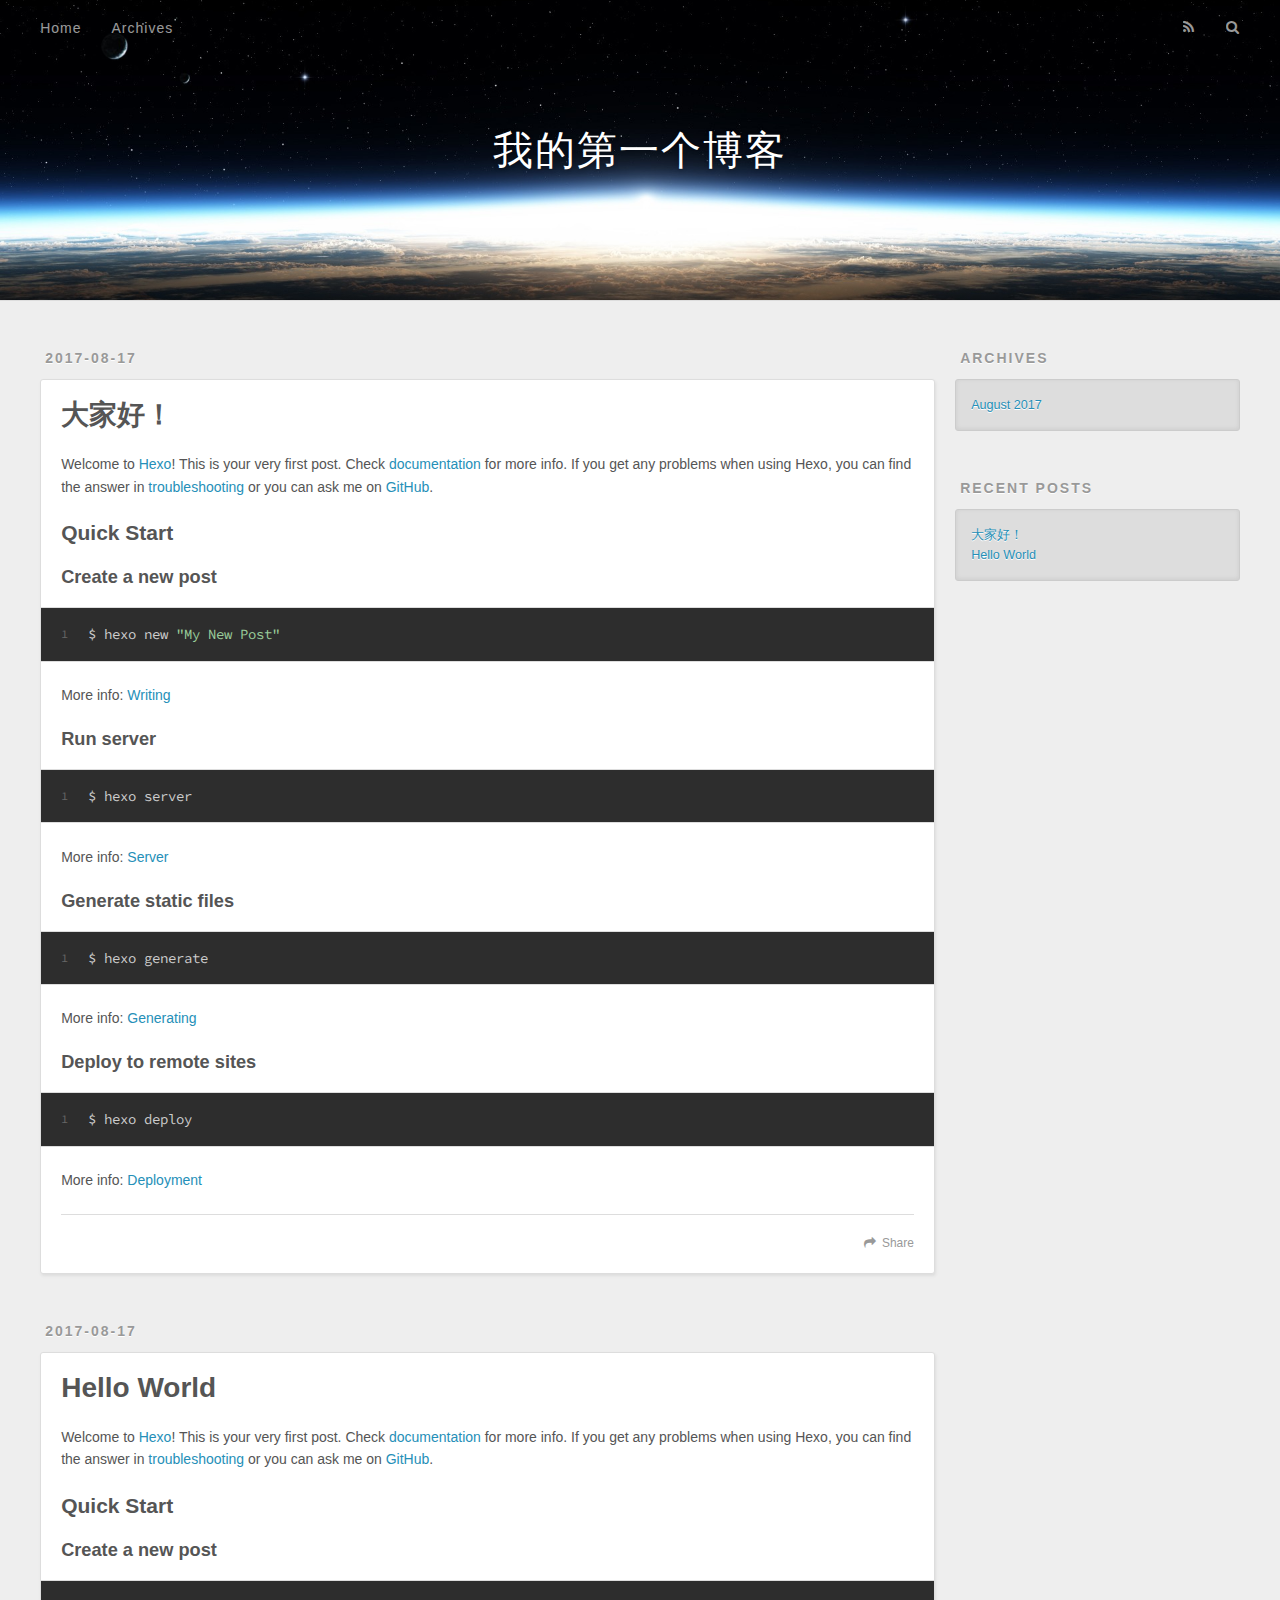
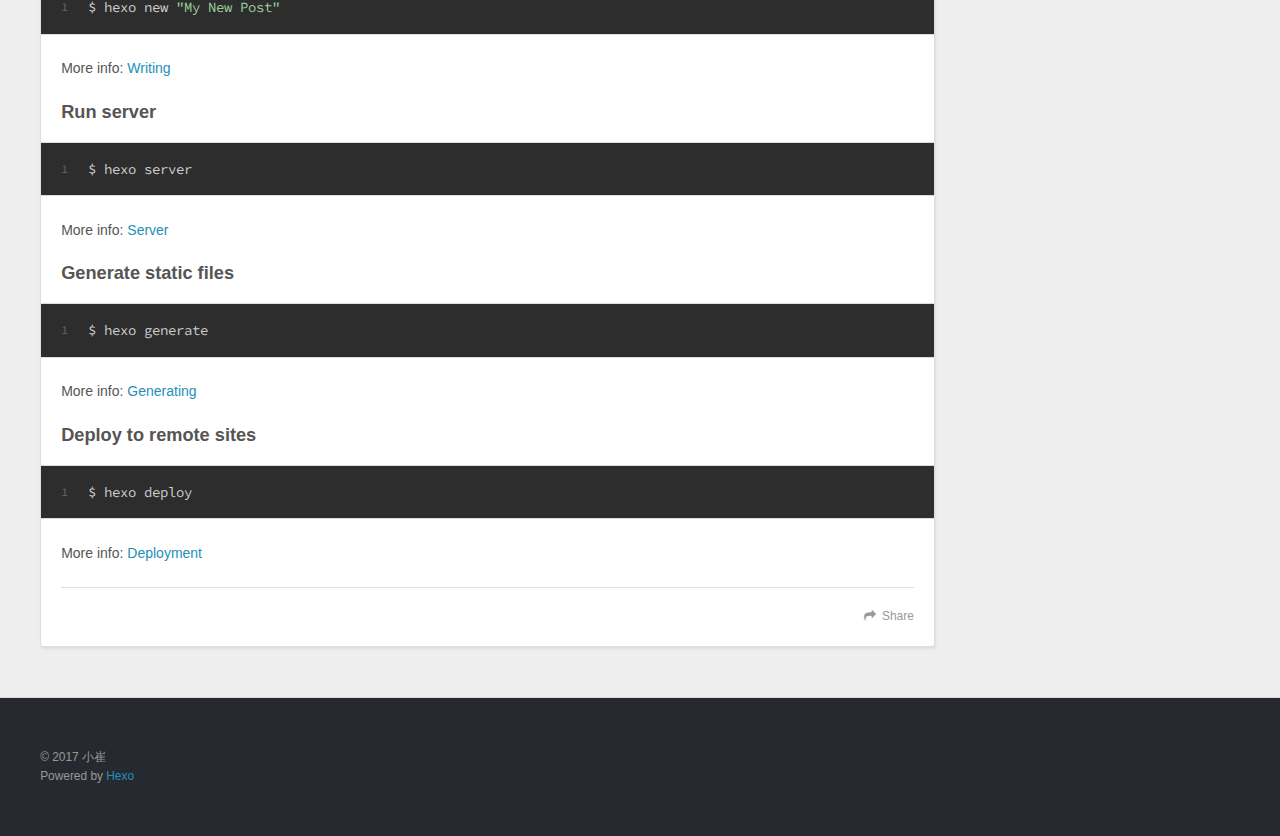
==== index.html @ 6bc51bbc "Site updated: 2017-08-17 17:24:37" ====
<!DOCTYPE html>
<html>
<head>
  <meta charset="utf-8">
  
  <title>我的第一个博客</title>
  <meta name="viewport" content="width=device-width, initial-scale=1, maximum-scale=1">
  <meta property="og:type" content="website">
<meta property="og:title" content="我的第一个博客">
<meta property="og:url" content="http://yoursite.com/index.html">
<meta property="og:site_name" content="我的第一个博客">
<meta name="twitter:card" content="summary">
<meta name="twitter:title" content="我的第一个博客">
  
    <link rel="alternate" href="/atom.xml" title="我的第一个博客" type="application/atom+xml">
  
  
    <link rel="icon" href="/favicon.png">
  
  
    <link href="//fonts.googleapis.com/css?family=Source+Code+Pro" rel="stylesheet" type="text/css">
  
  <link rel="stylesheet" href="/css/style.css">
  

</head>

<body>
  <div id="container">
    <div id="wrap">
      <header id="header">
  <div id="banner"></div>
  <div id="header-outer" class="outer">
    <div id="header-title" class="inner">
      <h1 id="logo-wrap">
        <a href="/" id="logo">我的第一个博客</a>
      </h1>
      
    </div>
    <div id="header-inner" class="inner">
      <nav id="main-nav">
        <a id="main-nav-toggle" class="nav-icon"></a>
        
          <a class="main-nav-link" href="/">Home</a>
        
          <a class="main-nav-link" href="/archives">Archives</a>
        
      </nav>
      <nav id="sub-nav">
        
          <a id="nav-rss-link" class="nav-icon" href="/atom.xml" title="RSS Feed"></a>
        
        <a id="nav-search-btn" class="nav-icon" title="Search"></a>
      </nav>
      <div id="search-form-wrap">
        <form action="//google.com/search" method="get" accept-charset="UTF-8" class="search-form"><input type="search" name="q" class="search-form-input" placeholder="Search"><button type="submit" class="search-form-submit">&#xF002;</button><input type="hidden" name="sitesearch" value="http://yoursite.com"></form>
      </div>
    </div>
  </div>
</header>
      <div class="outer">
        <section id="main">
  
    <article id="post-hello" class="article article-type-post" itemscope itemprop="blogPost">
  <div class="article-meta">
    <a href="/2017/08/17/hello/" class="article-date">
  <time datetime="2017-08-17T09:15:17.508Z" itemprop="datePublished">2017-08-17</time>
</a>
    
  </div>
  <div class="article-inner">
    
    
      <header class="article-header">
        
  
    <h1 itemprop="name">
      <a class="article-title" href="/2017/08/17/hello/">大家好！</a>
    </h1>
  

      </header>
    
    <div class="article-entry" itemprop="articleBody">
      
        <p>Welcome to <a href="https://hexo.io/" target="_blank" rel="external">Hexo</a>! This is your very first post. Check <a href="https://hexo.io/docs/" target="_blank" rel="external">documentation</a> for more info. If you get any problems when using Hexo, you can find the answer in <a href="https://hexo.io/docs/troubleshooting.html" target="_blank" rel="external">troubleshooting</a> or you can ask me on <a href="https://github.com/hexojs/hexo/issues" target="_blank" rel="external">GitHub</a>.</p>
<h2 id="Quick-Start"><a href="#Quick-Start" class="headerlink" title="Quick Start"></a>Quick Start</h2><h3 id="Create-a-new-post"><a href="#Create-a-new-post" class="headerlink" title="Create a new post"></a>Create a new post</h3><figure class="highlight bash"><table><tr><td class="gutter"><pre><div class="line">1</div></pre></td><td class="code"><pre><div class="line">$ hexo new <span class="string">"My New Post"</span></div></pre></td></tr></table></figure>
<p>More info: <a href="https://hexo.io/docs/writing.html" target="_blank" rel="external">Writing</a></p>
<h3 id="Run-server"><a href="#Run-server" class="headerlink" title="Run server"></a>Run server</h3><figure class="highlight bash"><table><tr><td class="gutter"><pre><div class="line">1</div></pre></td><td class="code"><pre><div class="line">$ hexo server</div></pre></td></tr></table></figure>
<p>More info: <a href="https://hexo.io/docs/server.html" target="_blank" rel="external">Server</a></p>
<h3 id="Generate-static-files"><a href="#Generate-static-files" class="headerlink" title="Generate static files"></a>Generate static files</h3><figure class="highlight bash"><table><tr><td class="gutter"><pre><div class="line">1</div></pre></td><td class="code"><pre><div class="line">$ hexo generate</div></pre></td></tr></table></figure>
<p>More info: <a href="https://hexo.io/docs/generating.html" target="_blank" rel="external">Generating</a></p>
<h3 id="Deploy-to-remote-sites"><a href="#Deploy-to-remote-sites" class="headerlink" title="Deploy to remote sites"></a>Deploy to remote sites</h3><figure class="highlight bash"><table><tr><td class="gutter"><pre><div class="line">1</div></pre></td><td class="code"><pre><div class="line">$ hexo deploy</div></pre></td></tr></table></figure>
<p>More info: <a href="https://hexo.io/docs/deployment.html" target="_blank" rel="external">Deployment</a></p>

      
    </div>
    <footer class="article-footer">
      <a data-url="http://yoursite.com/2017/08/17/hello/" data-id="cj6g8ozb30001l8vsd9ivssd6" class="article-share-link">Share</a>
      
      
    </footer>
  </div>
  
</article>


  
    <article id="post-hello-world" class="article article-type-post" itemscope itemprop="blogPost">
  <div class="article-meta">
    <a href="/2017/08/17/hello-world/" class="article-date">
  <time datetime="2017-08-17T09:08:39.771Z" itemprop="datePublished">2017-08-17</time>
</a>
    
  </div>
  <div class="article-inner">
    
    
      <header class="article-header">
        
  
    <h1 itemprop="name">
      <a class="article-title" href="/2017/08/17/hello-world/">Hello World</a>
    </h1>
  

      </header>
    
    <div class="article-entry" itemprop="articleBody">
      
        <p>Welcome to <a href="https://hexo.io/" target="_blank" rel="external">Hexo</a>! This is your very first post. Check <a href="https://hexo.io/docs/" target="_blank" rel="external">documentation</a> for more info. If you get any problems when using Hexo, you can find the answer in <a href="https://hexo.io/docs/troubleshooting.html" target="_blank" rel="external">troubleshooting</a> or you can ask me on <a href="https://github.com/hexojs/hexo/issues" target="_blank" rel="external">GitHub</a>.</p>
<h2 id="Quick-Start"><a href="#Quick-Start" class="headerlink" title="Quick Start"></a>Quick Start</h2><h3 id="Create-a-new-post"><a href="#Create-a-new-post" class="headerlink" title="Create a new post"></a>Create a new post</h3><figure class="highlight bash"><table><tr><td class="gutter"><pre><div class="line">1</div></pre></td><td class="code"><pre><div class="line">$ hexo new <span class="string">"My New Post"</span></div></pre></td></tr></table></figure>
<p>More info: <a href="https://hexo.io/docs/writing.html" target="_blank" rel="external">Writing</a></p>
<h3 id="Run-server"><a href="#Run-server" class="headerlink" title="Run server"></a>Run server</h3><figure class="highlight bash"><table><tr><td class="gutter"><pre><div class="line">1</div></pre></td><td class="code"><pre><div class="line">$ hexo server</div></pre></td></tr></table></figure>
<p>More info: <a href="https://hexo.io/docs/server.html" target="_blank" rel="external">Server</a></p>
<h3 id="Generate-static-files"><a href="#Generate-static-files" class="headerlink" title="Generate static files"></a>Generate static files</h3><figure class="highlight bash"><table><tr><td class="gutter"><pre><div class="line">1</div></pre></td><td class="code"><pre><div class="line">$ hexo generate</div></pre></td></tr></table></figure>
<p>More info: <a href="https://hexo.io/docs/generating.html" target="_blank" rel="external">Generating</a></p>
<h3 id="Deploy-to-remote-sites"><a href="#Deploy-to-remote-sites" class="headerlink" title="Deploy to remote sites"></a>Deploy to remote sites</h3><figure class="highlight bash"><table><tr><td class="gutter"><pre><div class="line">1</div></pre></td><td class="code"><pre><div class="line">$ hexo deploy</div></pre></td></tr></table></figure>
<p>More info: <a href="https://hexo.io/docs/deployment.html" target="_blank" rel="external">Deployment</a></p>

      
    </div>
    <footer class="article-footer">
      <a data-url="http://yoursite.com/2017/08/17/hello-world/" data-id="cj6g8ozas0000l8vsoipme8ik" class="article-share-link">Share</a>
      
      
    </footer>
  </div>
  
</article>


  

</section>
        
          <aside id="sidebar">
  
    

  
    

  
    
  
    
  <div class="widget-wrap">
    <h3 class="widget-title">Archives</h3>
    <div class="widget">
      <ul class="archive-list"><li class="archive-list-item"><a class="archive-list-link" href="/archives/2017/08/">August 2017</a></li></ul>
    </div>
  </div>


  
    
  <div class="widget-wrap">
    <h3 class="widget-title">Recent Posts</h3>
    <div class="widget">
      <ul>
        
          <li>
            <a href="/2017/08/17/hello/">大家好！</a>
          </li>
        
          <li>
            <a href="/2017/08/17/hello-world/">Hello World</a>
          </li>
        
      </ul>
    </div>
  </div>

  
</aside>
        
      </div>
      <footer id="footer">
  
  <div class="outer">
    <div id="footer-info" class="inner">
      &copy; 2017 小崔<br>
      Powered by <a href="http://hexo.io/" target="_blank">Hexo</a>
    </div>
  </div>
</footer>
    </div>
    <nav id="mobile-nav">
  
    <a href="/" class="mobile-nav-link">Home</a>
  
    <a href="/archives" class="mobile-nav-link">Archives</a>
  
</nav>
    

<script src="//ajax.googleapis.com/ajax/libs/jquery/2.0.3/jquery.min.js"></script>


  <link rel="stylesheet" href="/fancybox/jquery.fancybox.css">
  <script src="/fancybox/jquery.fancybox.pack.js"></script>


<script src="/js/script.js"></script>

  </div>
</body>
</html>
---- css/style.css ----
body {
  width: 100%;
}
body:before,
body:after {
  content: "";
  display: table;
}
body:after {
  clear: both;
}
html,
body,
div,
span,
applet,
object,
iframe,
h1,
h2,
h3,
h4,
h5,
h6,
p,
blockquote,
pre,
a,
abbr,
acronym,
address,
big,
cite,
code,
del,
dfn,
em,
img,
ins,
kbd,
q,
s,
samp,
small,
strike,
strong,
sub,
sup,
tt,
var,
dl,
dt,
dd,
ol,
ul,
li,
fieldset,
form,
label,
legend,
table,
caption,
tbody,
tfoot,
thead,
tr,
th,
td {
  margin: 0;
  padding: 0;
  border: 0;
  outline: 0;
  font-weight: inherit;
  font-style: inherit;
  font-family: inherit;
  font-size: 100%;
  vertical-align: baseline;
}
body {
  line-height: 1;
  color: #000;
  background: #fff;
}
ol,
ul {
  list-style: none;
}
table {
  border-collapse: separate;
  border-spacing: 0;
  vertical-align: middle;
}
caption,
th,
td {
  text-align: left;
  font-weight: normal;
  vertical-align: middle;
}
a img {
  border: none;
}
input,
button {
  margin: 0;
  padding: 0;
}
input::-moz-focus-inner,
button::-moz-focus-inner {
  border: 0;
  padding: 0;
}
@font-face {
  font-family: FontAwesome;
  font-style: normal;
  font-weight: normal;
  src: url("fonts/fontawesome-webfont.eot?v=#4.0.3");
  src: url("fonts/fontawesome-webfont.eot?#iefix&v=#4.0.3") format("embedded-opentype"), url("fonts/fontawesome-webfont.woff?v=#4.0.3") format("woff"), url("fonts/fontawesome-webfont.ttf?v=#4.0.3") format("truetype"), url("fonts/fontawesome-webfont.svg#fontawesomeregular?v=#4.0.3") format("svg");
}
html,
body,
#container {
  height: 100%;
}
body {
  background: #eee;
  font: 14px "Helvetica Neue", Helvetica, Arial, sans-serif;
  -webkit-text-size-adjust: 100%;
}
.outer {
  max-width: 1220px;
  margin: 0 auto;
  padding: 0 20px;
}
.outer:before,
.outer:after {
  content: "";
  display: table;
}
.outer:after {
  clear: both;
}
.inner {
  display: inline;
  float: left;
  width: 98.33333333333333%;
  margin: 0 0.833333333333333%;
}
.left,
.alignleft {
  float: left;
}
.right,
.alignright {
  float: right;
}
.clear {
  clear: both;
}
#container {
  position: relative;
}
.mobile-nav-on {
  overflow: hidden;
}
#wrap {
  height: 100%;
  width: 100%;
  position: absolute;
  top: 0;
  left: 0;
  -webkit-transition: 0.2s ease-out;
  -moz-transition: 0.2s ease-out;
  -ms-transition: 0.2s ease-out;
  transition: 0.2s ease-out;
  z-index: 1;
  background: #eee;
}
.mobile-nav-on #wrap {
  left: 280px;
}
@media screen and (min-width: 768px) {
  #main {
    display: inline;
    float: left;
    width: 73.33333333333333%;
    margin: 0 0.833333333333333%;
  }
}
.article-date,
.article-category-link,
.archive-year,
.widget-title {
  text-decoration: none;
  text-transform: uppercase;
  letter-spacing: 2px;
  color: #999;
  margin-bottom: 1em;
  margin-left: 5px;
  line-height: 1em;
  text-shadow: 0 1px #fff;
  font-weight: bold;
}
.article-inner,
.archive-article-inner {
  background: #fff;
  -webkit-box-shadow: 1px 2px 3px #ddd;
  box-shadow: 1px 2px 3px #ddd;
  border: 1px solid #ddd;
  border-radius: 3px;
}
.article-entry h1,
.widget h1 {
  font-size: 2em;
}
.article-entry h2,
.widget h2 {
  font-size: 1.5em;
}
.article-entry h3,
.widget h3 {
  font-size: 1.3em;
}
.article-entry h4,
.widget h4 {
  font-size: 1.2em;
}
.article-entry h5,
.widget h5 {
  font-size: 1em;
}
.article-entry h6,
.widget h6 {
  font-size: 1em;
  color: #999;
}
.article-entry hr,
.widget hr {
  border: 1px dashed #ddd;
}
.article-entry strong,
.widget strong {
  font-weight: bold;
}
.article-entry em,
.widget em,
.article-entry cite,
.widget cite {
  font-style: italic;
}
.article-entry sup,
.widget sup,
.article-entry sub,
.widget sub {
  font-size: 0.75em;
  line-height: 0;
  position: relative;
  vertical-align: baseline;
}
.article-entry sup,
.widget sup {
  top: -0.5em;
}
.article-entry sub,
.widget sub {
  bottom: -0.2em;
}
.article-entry small,
.widget small {
  font-size: 0.85em;
}
.article-entry acronym,
.widget acronym,
.article-entry abbr,
.widget abbr {
  border-bottom: 1px dotted;
}
.article-entry ul,
.widget ul,
.article-entry ol,
.widget ol,
.article-entry dl,
.widget dl {
  margin: 0 20px;
  line-height: 1.6em;
}
.article-entry ul ul,
.widget ul ul,
.article-entry ol ul,
.widget ol ul,
.article-entry ul ol,
.widget ul ol,
.article-entry ol ol,
.widget ol ol {
  margin-top: 0;
  margin-bottom: 0;
}
.article-entry ul,
.widget ul {
  list-style: disc;
}
.article-entry ol,
.widget ol {
  list-style: decimal;
}
.article-entry dt,
.widget dt {
  font-weight: bold;
}
#header {
  height: 300px;
  position: relative;
  border-bottom: 1px solid #ddd;
}
#header:before,
#header:after {
  content: "";
  position: absolute;
  left: 0;
  right: 0;
  height: 40px;
}
#header:before {
  top: 0;
  background: -webkit-linear-gradient(rgba(0,0,0,0.2), transparent);
  background: -moz-linear-gradient(rgba(0,0,0,0.2), transparent);
  background: -ms-linear-gradient(rgba(0,0,0,0.2), transparent);
  background: linear-gradient(rgba(0,0,0,0.2), transparent);
}
#header:after {
  bottom: 0;
  background: -webkit-linear-gradient(transparent, rgba(0,0,0,0.2));
  background: -moz-linear-gradient(transparent, rgba(0,0,0,0.2));
  background: -ms-linear-gradient(transparent, rgba(0,0,0,0.2));
  background: linear-gradient(transparent, rgba(0,0,0,0.2));
}
#header-outer {
  height: 100%;
  position: relative;
}
#header-inner {
  position: relative;
  overflow: hidden;
}
#banner {
  position: absolute;
  top: 0;
  left: 0;
  width: 100%;
  height: 100%;
  background: url("images/banner.jpg") center #000;
  -webkit-background-size: cover;
  -moz-background-size: cover;
  background-size: cover;
  z-index: -1;
}
#header-title {
  text-align: center;
  height: 40px;
  position: absolute;
  top: 50%;
  left: 0;
  margin-top: -20px;
}
#logo,
#subtitle {
  text-decoration: none;
  color: #fff;
  font-weight: 300;
  text-shadow: 0 1px 4px rgba(0,0,0,0.3);
}
#logo {
  font-size: 40px;
  line-height: 40px;
  letter-spacing: 2px;
}
#subtitle {
  font-size: 16px;
  line-height: 16px;
  letter-spacing: 1px;
}
#subtitle-wrap {
  margin-top: 16px;
}
#main-nav {
  float: left;
  margin-left: -15px;
}
.nav-icon,
.main-nav-link {
  float: left;
  color: #fff;
  opacity: 0.6;
  text-decoration: none;
  text-shadow: 0 1px rgba(0,0,0,0.2);
  -webkit-transition: opacity 0.2s;
  -moz-transition: opacity 0.2s;
  -ms-transition: opacity 0.2s;
  transition: opacity 0.2s;
  display: block;
  padding: 20px 15px;
}
.nav-icon:hover,
.main-nav-link:hover {
  opacity: 1;
}
.nav-icon {
  font-family: FontAwesome;
  text-align: center;
  font-size: 14px;
  width: 14px;
  height: 14px;
  padding: 20px 15px;
  position: relative;
  cursor: pointer;
}
.main-nav-link {
  font-weight: 300;
  letter-spacing: 1px;
}
@media screen and (max-width: 479px) {
  .main-nav-link {
    display: none;
  }
}
#main-nav-toggle {
  display: none;
}
#main-nav-toggle:before {
  content: "\f0c9";
}
@media screen and (max-width: 479px) {
  #main-nav-toggle {
    display: block;
  }
}
#sub-nav {
  float: right;
  margin-right: -15px;
}
#nav-rss-link:before {
  content: "\f09e";
}
#nav-search-btn:before {
  content: "\f002";
}
#search-form-wrap {
  position: absolute;
  top: 15px;
  width: 150px;
  height: 30px;
  right: -150px;
  opacity: 0;
  -webkit-transition: 0.2s ease-out;
  -moz-transition: 0.2s ease-out;
  -ms-transition: 0.2s ease-out;
  transition: 0.2s ease-out;
}
#search-form-wrap.on {
  opacity: 1;
  right: 0;
}
@media screen and (max-width: 479px) {
  #search-form-wrap {
    width: 100%;
    right: -100%;
  }
}
.search-form {
  position: absolute;
  top: 0;
  left: 0;
  right: 0;
  background: #fff;
  padding: 5px 15px;
  border-radius: 15px;
  -webkit-box-shadow: 0 0 10px rgba(0,0,0,0.3);
  box-shadow: 0 0 10px rgba(0,0,0,0.3);
}
.search-form-input {
  border: none;
  background: none;
  color: #555;
  width: 100%;
  font: 13px "Helvetica Neue", Helvetica, Arial, sans-serif;
  outline: none;
}
.search-form-input::-webkit-search-results-decoration,
.search-form-input::-webkit-search-cancel-button {
  -webkit-appearance: none;
}
.search-form-submit {
  position: absolute;
  top: 50%;
  right: 10px;
  margin-top: -7px;
  font: 13px FontAwesome;
  border: none;
  background: none;
  color: #bbb;
  cursor: pointer;
}
.search-form-submit:hover,
.search-form-submit:focus {
  color: #777;
}
.article {
  margin: 50px 0;
}
.article-inner {
  overflow: hidden;
}
.article-meta:before,
.article-meta:after {
  content: "";
  display: table;
}
.article-meta:after {
  clear: both;
}
.article-date {
  float: left;
}
.article-category {
  float: left;
  line-height: 1em;
  color: #ccc;
  text-shadow: 0 1px #fff;
  margin-left: 8px;
}
.article-category:before {
  content: "\2022";
}
.article-category-link {
  margin: 0 12px 1em;
}
.article-header {
  padding: 20px 20px 0;
}
.article-title {
  text-decoration: none;
  font-size: 2em;
  font-weight: bold;
  color: #555;
  line-height: 1.1em;
  -webkit-transition: color 0.2s;
  -moz-transition: color 0.2s;
  -ms-transition: color 0.2s;
  transition: color 0.2s;
}
a.article-title:hover {
  color: #258fb8;
}
.article-entry {
  color: #555;
  padding: 0 20px;
}
.article-entry:before,
.article-entry:after {
  content: "";
  display: table;
}
.article-entry:after {
  clear: both;
}
.article-entry p,
.article-entry table {
  line-height: 1.6em;
  margin: 1.6em 0;
}
.article-entry h1,
.article-entry h2,
.article-entry h3,
.article-entry h4,
.article-entry h5,
.article-entry h6 {
  font-weight: bold;
}
.article-entry h1,
.article-entry h2,
.article-entry h3,
.article-entry h4,
.article-entry h5,
.article-entry h6 {
  line-height: 1.1em;
  margin: 1.1em 0;
}
.article-entry a {
  color: #258fb8;
  text-decoration: none;
}
.article-entry a:hover {
  text-decoration: underline;
}
.article-entry ul,
.article-entry ol,
.article-entry dl {
  margin-top: 1.6em;
  margin-bottom: 1.6em;
}
.article-entry img,
.article-entry video {
  max-width: 100%;
  height: auto;
  display: block;
  margin: auto;
}
.article-entry iframe {
  border: none;
}
.article-entry table {
  width: 100%;
  border-collapse: collapse;
  border-spacing: 0;
}
.article-entry th {
  font-weight: bold;
  border-bottom: 3px solid #ddd;
  padding-bottom: 0.5em;
}
.article-entry td {
  border-bottom: 1px solid #ddd;
  padding: 10px 0;
}
.article-entry blockquote {
  font-family: Georgia, "Times New Roman", serif;
  font-size: 1.4em;
  margin: 1.6em 20px;
  text-align: center;
}
.article-entry blockquote footer {
  font-size: 14px;
  margin: 1.6em 0;
  font-family: "Helvetica Neue", Helvetica, Arial, sans-serif;
}
.article-entry blockquote footer cite:before {
  content: "—";
  padding: 0 0.5em;
}
.article-entry .pullquote {
  text-align: left;
  width: 45%;
  margin: 0;
}
.article-entry .pullquote.left {
  margin-left: 0.5em;
  margin-right: 1em;
}
.article-entry .pullquote.right {
  margin-right: 0.5em;
  margin-left: 1em;
}
.article-entry .caption {
  color: #999;
  display: block;
  font-size: 0.9em;
  margin-top: 0.5em;
  position: relative;
  text-align: center;
}
.article-entry .video-container {
  position: relative;
  padding-top: 56.25%;
  height: 0;
  overflow: hidden;
}
.article-entry .video-container iframe,
.article-entry .video-container object,
.article-entry .video-container embed {
  position: absolute;
  top: 0;
  left: 0;
  width: 100%;
  height: 100%;
  margin-top: 0;
}
.article-more-link a {
  display: inline-block;
  line-height: 1em;
  padding: 6px 15px;
  border-radius: 15px;
  background: #eee;
  color: #999;
  text-shadow: 0 1px #fff;
  text-decoration: none;
}
.article-more-link a:hover {
  background: #258fb8;
  color: #fff;
  text-decoration: none;
  text-shadow: 0 1px #1e7293;
}
.article-footer {
  font-size: 0.85em;
  line-height: 1.6em;
  border-top: 1px solid #ddd;
  padding-top: 1.6em;
  margin: 0 20px 20px;
}
.article-footer:before,
.article-footer:after {
  content: "";
  display: table;
}
.article-footer:after {
  clear: both;
}
.article-footer a {
  color: #999;
  text-decoration: none;
}
.article-footer a:hover {
  color: #555;
}
.article-tag-list-item {
  float: left;
  margin-right: 10px;
}
.article-tag-list-link:before {
  content: "#";
}
.article-comment-link {
  float: right;
}
.article-comment-link:before {
  content: "\f075";
  font-family: FontAwesome;
  padding-right: 8px;
}
.article-share-link {
  cursor: pointer;
  float: right;
  margin-left: 20px;
}
.article-share-link:before {
  content: "\f064";
  font-family: FontAwesome;
  padding-right: 6px;
}
#article-nav {
  position: relative;
}
#article-nav:before,
#article-nav:after {
  content: "";
  display: table;
}
#article-nav:after {
  clear: both;
}
@media screen and (min-width: 768px) {
  #article-nav {
    margin: 50px 0;
  }
  #article-nav:before {
    width: 8px;
    height: 8px;
    position: absolute;
    top: 50%;
    left: 50%;
    margin-top: -4px;
    margin-left: -4px;
    content: "";
    border-radius: 50%;
    background: #ddd;
    -webkit-box-shadow: 0 1px 2px #fff;
    box-shadow: 0 1px 2px #fff;
  }
}
.article-nav-link-wrap {
  text-decoration: none;
  text-shadow: 0 1px #fff;
  color: #999;
  -webkit-box-sizing: border-box;
  -moz-box-sizing: border-box;
  box-sizing: border-box;
  margin-top: 50px;
  text-align: center;
  display: block;
}
.article-nav-link-wrap:hover {
  color: #555;
}
@media screen and (min-width: 768px) {
  .article-nav-link-wrap {
    width: 50%;
    margin-top: 0;
  }
}
@media screen and (min-width: 768px) {
  #article-nav-newer {
    float: left;
    text-align: right;
    padding-right: 20px;
  }
}
@media screen and (min-width: 768px) {
  #article-nav-older {
    float: right;
    text-align: left;
    padding-left: 20px;
  }
}
.article-nav-caption {
  text-transform: uppercase;
  letter-spacing: 2px;
  color: #ddd;
  line-height: 1em;
  font-weight: bold;
}
#article-nav-newer .article-nav-caption {
  margin-right: -2px;
}
.article-nav-title {
  font-size: 0.85em;
  line-height: 1.6em;
  margin-top: 0.5em;
}
.article-share-box {
  position: absolute;
  display: none;
  background: #fff;
  -webkit-box-shadow: 1px 2px 10px rgba(0,0,0,0.2);
  box-shadow: 1px 2px 10px rgba(0,0,0,0.2);
  border-radius: 3px;
  margin-left: -145px;
  overflow: hidden;
  z-index: 1;
}
.article-share-box.on {
  display: block;
}
.article-share-input {
  width: 100%;
  background: none;
  -webkit-box-sizing: border-box;
  -moz-box-sizing: border-box;
  box-sizing: border-box;
  font: 14px "Helvetica Neue", Helvetica, Arial, sans-serif;
  padding: 0 15px;
  color: #555;
  outline: none;
  border: 1px solid #ddd;
  border-radius: 3px 3px 0 0;
  height: 36px;
  line-height: 36px;
}
.article-share-links {
  background: #eee;
}
.article-share-links:before,
.article-share-links:after {
  content: "";
  display: table;
}
.article-share-links:after {
  clear: both;
}
.article-share-twitter,
.article-share-facebook,
.article-share-pinterest,
.article-share-google {
  width: 50px;
  height: 36px;
  display: block;
  float: left;
  position: relative;
  color: #999;
  text-shadow: 0 1px #fff;
}
.article-share-twitter:before,
.article-share-facebook:before,
.article-share-pinterest:before,
.article-share-google:before {
  font-size: 20px;
  font-family: FontAwesome;
  width: 20px;
  height: 20px;
  position: absolute;
  top: 50%;
  left: 50%;
  margin-top: -10px;
  margin-left: -10px;
  text-align: center;
}
.article-share-twitter:hover,
.article-share-facebook:hover,
.article-share-pinterest:hover,
.article-share-google:hover {
  color: #fff;
}
.article-share-twitter:before {
  content: "\f099";
}
.article-share-twitter:hover {
  background: #00aced;
  text-shadow: 0 1px #008abe;
}
.article-share-facebook:before {
  content: "\f09a";
}
.article-share-facebook:hover {
  background: #3b5998;
  text-shadow: 0 1px #2f477a;
}
.article-share-pinterest:before {
  content: "\f0d2";
}
.article-share-pinterest:hover {
  background: #cb2027;
  text-shadow: 0 1px #a21a1f;
}
.article-share-google:before {
  content: "\f0d5";
}
.article-share-google:hover {
  background: #dd4b39;
  text-shadow: 0 1px #be3221;
}
.article-gallery {
  background: #000;
  position: relative;
}
.article-gallery-photos {
  position: relative;
  overflow: hidden;
}
.article-gallery-img {
  display: none;
  max-width: 100%;
}
.article-gallery-img:first-child {
  display: block;
}
.article-gallery-img.loaded {
  position: absolute;
  display: block;
}
.article-gallery-img img {
  display: block;
  max-width: 100%;
  margin: 0 auto;
}
#comments {
  background: #fff;
  -webkit-box-shadow: 1px 2px 3px #ddd;
  box-shadow: 1px 2px 3px #ddd;
  padding: 20px;
  border: 1px solid #ddd;
  border-radius: 3px;
  margin: 50px 0;
}
#comments a {
  color: #258fb8;
}
.archives-wrap {
  margin: 50px 0;
}
.archives:before,
.archives:after {
  content: "";
  display: table;
}
.archives:after {
  clear: both;
}
.archive-year-wrap {
  margin-bottom: 1em;
}
.archives {
  -webkit-column-gap: 10px;
  -moz-column-gap: 10px;
  column-gap: 10px;
}
@media screen and (min-width: 480px) and (max-width: 767px) {
  .archives {
    -webkit-column-count: 2;
    -moz-column-count: 2;
    column-count: 2;
  }
}
@media screen and (min-width: 768px) {
  .archives {
    -webkit-column-count: 3;
    -moz-column-count: 3;
    column-count: 3;
  }
}
.archive-article {
  -webkit-column-break-inside: avoid;
  page-break-inside: avoid;
  overflow: hidden;
  break-inside: avoid-column;
}
.archive-article-inner {
  padding: 10px;
  margin-bottom: 15px;
}
.archive-article-title {
  text-decoration: none;
  font-weight: bold;
  color: #555;
  -webkit-transition: color 0.2s;
  -moz-transition: color 0.2s;
  -ms-transition: color 0.2s;
  transition: color 0.2s;
  line-height: 1.6em;
}
.archive-article-title:hover {
  color: #258fb8;
}
.archive-article-footer {
  margin-top: 1em;
}
.archive-article-date {
  color: #999;
  text-decoration: none;
  font-size: 0.85em;
  line-height: 1em;
  margin-bottom: 0.5em;
  display: block;
}
#page-nav {
  margin: 50px auto;
  background: #fff;
  -webkit-box-shadow: 1px 2px 3px #ddd;
  box-shadow: 1px 2px 3px #ddd;
  border: 1px solid #ddd;
  border-radius: 3px;
  text-align: center;
  color: #999;
  overflow: hidden;
}
#page-nav:before,
#page-nav:after {
  content: "";
  display: table;
}
#page-nav:after {
  clear: both;
}
#page-nav a,
#page-nav span {
  padding: 10px 20px;
  line-height: 1;
  height: 2ex;
}
#page-nav a {
  color: #999;
  text-decoration: none;
}
#page-nav a:hover {
  background: #999;
  color: #fff;
}
#page-nav .prev {
  float: left;
}
#page-nav .next {
  float: right;
}
#page-nav .page-number {
  display: inline-block;
}
@media screen and (max-width: 479px) {
  #page-nav .page-number {
    display: none;
  }
}
#page-nav .current {
  color: #555;
  font-weight: bold;
}
#page-nav .space {
  color: #ddd;
}
#footer {
  background: #262a30;
  padding: 50px 0;
  border-top: 1px solid #ddd;
  color: #999;
}
#footer a {
  color: #258fb8;
  text-decoration: none;
}
#footer a:hover {
  text-decoration: underline;
}
#footer-info {
  line-height: 1.6em;
  font-size: 0.85em;
}
.article-entry pre,
.article-entry .highlight {
  background: #2d2d2d;
  margin: 0 -20px;
  padding: 15px 20px;
  border-style: solid;
  border-color: #ddd;
  border-width: 1px 0;
  overflow: auto;
  color: #ccc;
  line-height: 22.400000000000002px;
}
.article-entry .highlight .gutter pre,
.article-entry .gist .gist-file .gist-data .line-numbers {
  color: #666;
  font-size: 0.85em;
}
.article-entry pre,
.article-entry code {
  font-family: "Source Code Pro", Consolas, Monaco, Menlo, Consolas, monospace;
}
.article-entry code {
  background: #eee;
  text-shadow: 0 1px #fff;
  padding: 0 0.3em;
}
.article-entry pre code {
  background: none;
  text-shadow: none;
  padding: 0;
}
.article-entry .highlight pre {
  border: none;
  margin: 0;
  padding: 0;
}
.article-entry .highlight table {
  margin: 0;
  width: auto;
}
.article-entry .highlight td {
  border: none;
  padding: 0;
}
.article-entry .highlight figcaption {
  font-size: 0.85em;
  color: #999;
  line-height: 1em;
  margin-bottom: 1em;
}
.article-entry .highlight figcaption:before,
.article-entry .highlight figcaption:after {
  content: "";
  display: table;
}
.article-entry .highlight figcaption:after {
  clear: both;
}
.article-entry .highlight figcaption a {
  float: right;
}
.article-entry .highlight .gutter pre {
  text-align: right;
  padding-right: 20px;
}
.article-entry .highlight .line {
  height: 22.400000000000002px;
}
.article-entry .highlight .line.marked {
  background: #515151;
}
.article-entry .gist {
  margin: 0 -20px;
  border-style: solid;
  border-color: #ddd;
  border-width: 1px 0;
  background: #2d2d2d;
  padding: 15px 20px 15px 0;
}
.article-entry .gist .gist-file {
  border: none;
  font-family: "Source Code Pro", Consolas, Monaco, Menlo, Consolas, monospace;
  margin: 0;
}
.article-entry .gist .gist-file .gist-data {
  background: none;
  border: none;
}
.article-entry .gist .gist-file .gist-data .line-numbers {
  background: none;
  border: none;
  padding: 0 20px 0 0;
}
.article-entry .gist .gist-file .gist-data .line-data {
  padding: 0 !important;
}
.article-entry .gist .gist-file .highlight {
  margin: 0;
  padding: 0;
  border: none;
}
.article-entry .gist .gist-file .gist-meta {
  background: #2d2d2d;
  color: #999;
  font: 0.85em "Helvetica Neue", Helvetica, Arial, sans-serif;
  text-shadow: 0 0;
  padding: 0;
  margin-top: 1em;
  margin-left: 20px;
}
.article-entry .gist .gist-file .gist-meta a {
  color: #258fb8;
  font-weight: normal;
}
.article-entry .gist .gist-file .gist-meta a:hover {
  text-decoration: underline;
}
pre .comment,
pre .title {
  color: #999;
}
pre .variable,
pre .attribute,
pre .tag,
pre .regexp,
pre .ruby .constant,
pre .xml .tag .title,
pre .xml .pi,
pre .xml .doctype,
pre .html .doctype,
pre .css .id,
pre .css .class,
pre .css .pseudo {
  color: #f2777a;
}
pre .number,
pre .preprocessor,
pre .built_in,
pre .literal,
pre .params,
pre .constant {
  color: #f99157;
}
pre .class,
pre .ruby .class .title,
pre .css .rules .attribute {
  color: #9c9;
}
pre .string,
pre .value,
pre .inheritance,
pre .header,
pre .ruby .symbol,
pre .xml .cdata {
  color: #9c9;
}
pre .css .hexcolor {
  color: #6cc;
}
pre .function,
pre .python .decorator,
pre .python .title,
pre .ruby .function .title,
pre .ruby .title .keyword,
pre .perl .sub,
pre .javascript .title,
pre .coffeescript .title {
  color: #69c;
}
pre .keyword,
pre .javascript .function {
  color: #c9c;
}
@media screen and (max-width: 479px) {
  #mobile-nav {
    position: absolute;
    top: 0;
    left: 0;
    width: 280px;
    height: 100%;
    background: #191919;
    border-right: 1px solid #fff;
  }
}
@media screen and (max-width: 479px) {
  .mobile-nav-link {
    display: block;
    color: #999;
    text-decoration: none;
    padding: 15px 20px;
    font-weight: bold;
  }
  .mobile-nav-link:hover {
    color: #fff;
  }
}
@media screen and (min-width: 768px) {
  #sidebar {
    display: inline;
    float: left;
    width: 23.333333333333332%;
    margin: 0 0.833333333333333%;
  }
}
.widget-wrap {
  margin: 50px 0;
}
.widget {
  color: #777;
  text-shadow: 0 1px #fff;
  background: #ddd;
  -webkit-box-shadow: 0 -1px 4px #ccc inset;
  box-shadow: 0 -1px 4px #ccc inset;
  border: 1px solid #ccc;
  padding: 15px;
  border-radius: 3px;
}
.widget a {
  color: #258fb8;
  text-decoration: none;
}
.widget a:hover {
  text-decoration: underline;
}
.widget ul ul,
.widget ol ul,
.widget dl ul,
.widget ul ol,
.widget ol ol,
.widget dl ol,
.widget ul dl,
.widget ol dl,
.widget dl dl {
  margin-left: 15px;
  list-style: disc;
}
.widget {
  line-height: 1.6em;
  word-wrap: break-word;
  font-size: 0.9em;
}
.widget ul,
.widget ol {
  list-style: none;
  margin: 0;
}
.widget ul ul,
.widget ol ul,
.widget ul ol,
.widget ol ol {
  margin: 0 20px;
}
.widget ul ul,
.widget ol ul {
  list-style: disc;
}
.widget ul ol,
.widget ol ol {
  list-style: decimal;
}
.category-list-count,
.tag-list-count,
.archive-list-count {
  padding-left: 5px;
  color: #999;
  font-size: 0.85em;
}
.category-list-count:before,
.tag-list-count:before,
.archive-list-count:before {
  content: "(";
}
.category-list-count:after,
.tag-list-count:after,
.archive-list-count:after {
  content: ")";
}
.tagcloud a {
  margin-right: 5px;
  display: inline-block;
}
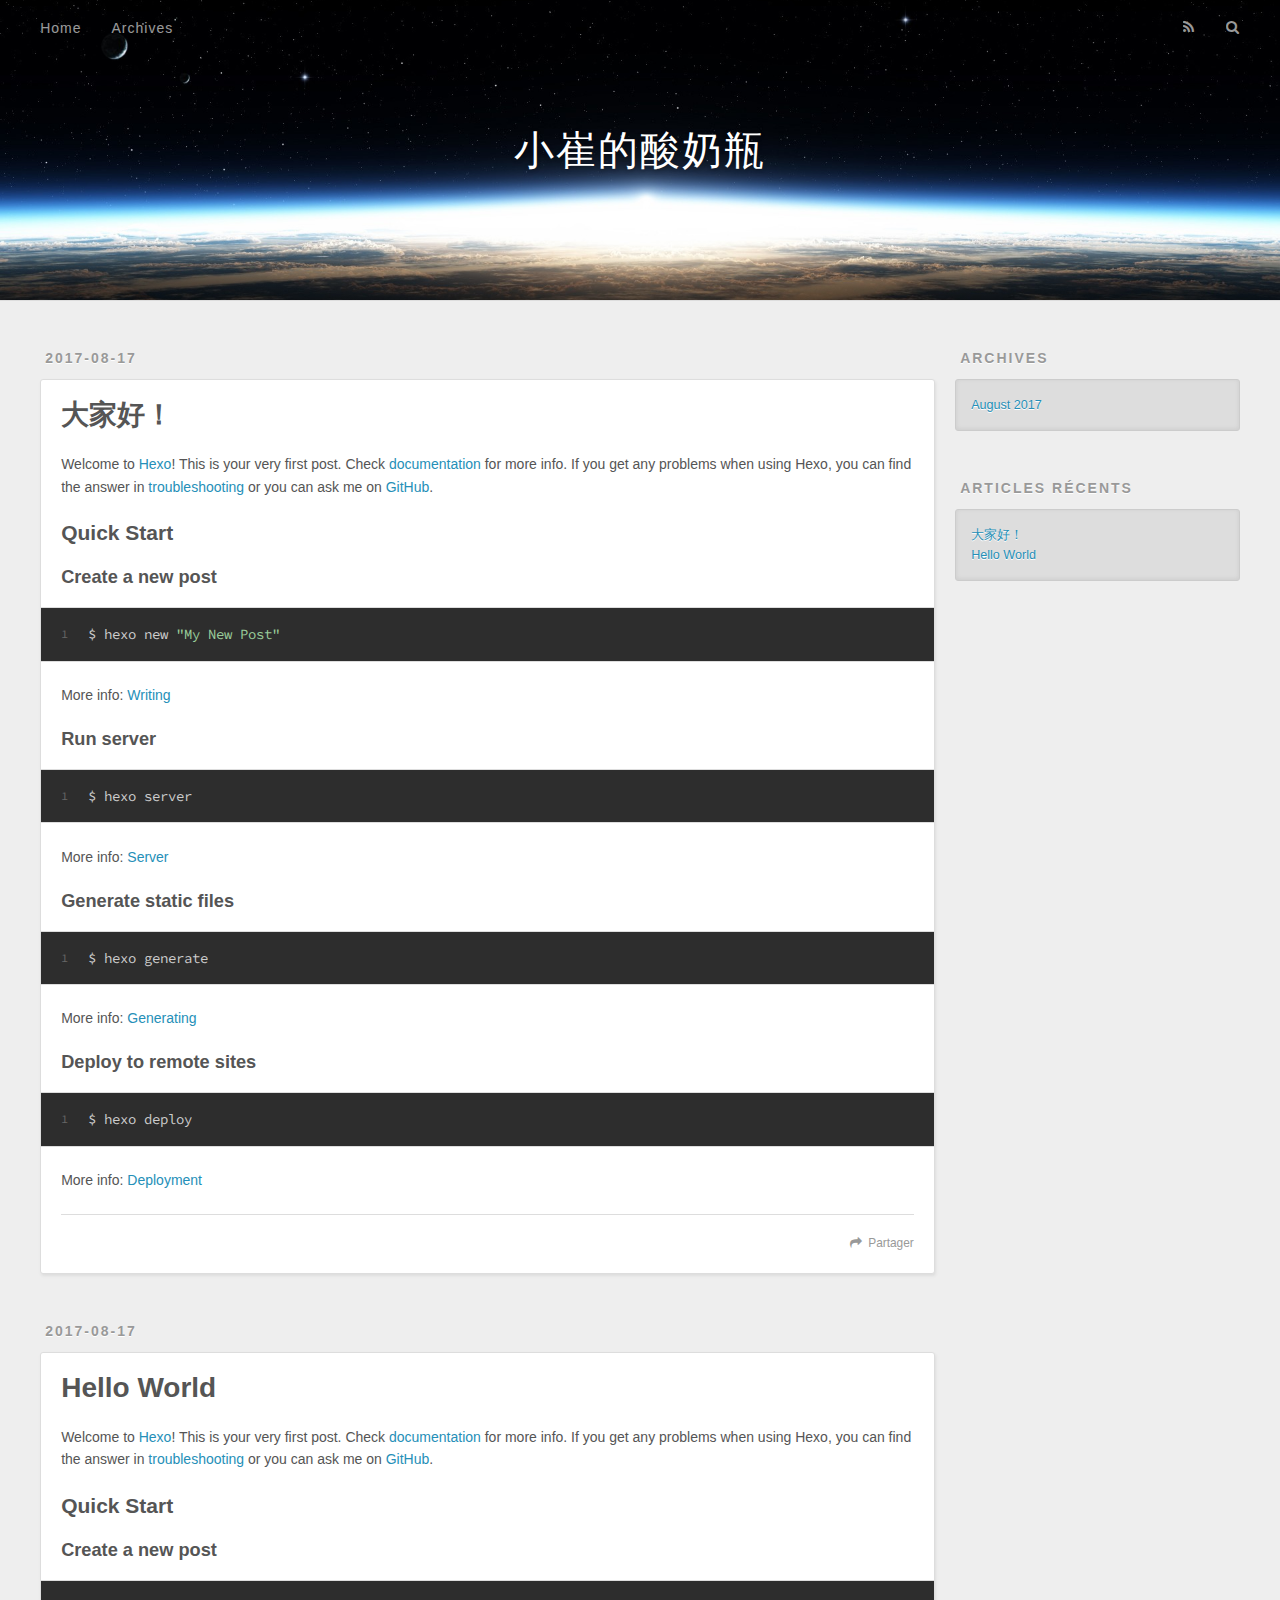
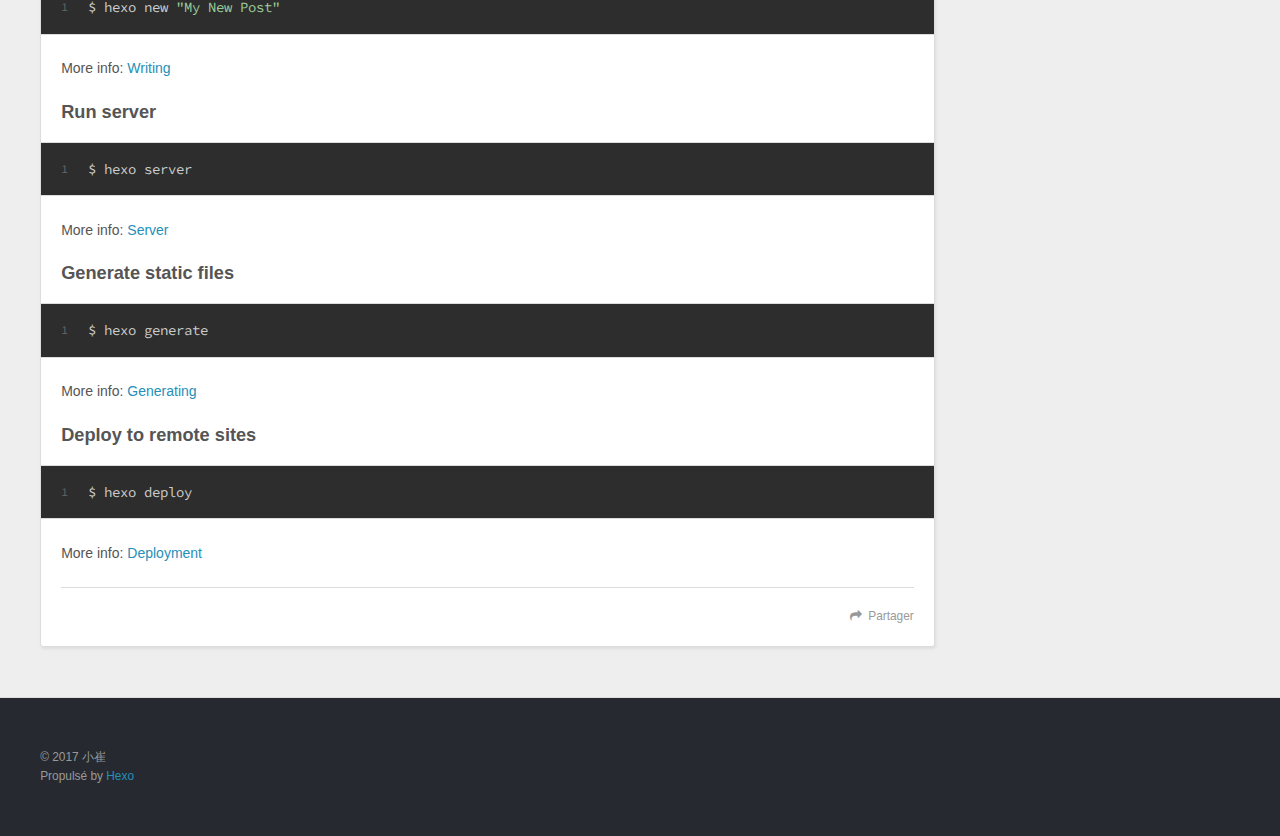
==== commit 73db20c2: "Site updated: 2017-08-17 17:28:03" ====
--- a/index.html
+++ b/index.html
@@ -3,16 +3,16 @@
 <head>
   <meta charset="utf-8">
   
-  <title>我的第一个博客</title>
+  <title>小崔的酸奶瓶</title>
   <meta name="viewport" content="width=device-width, initial-scale=1, maximum-scale=1">
   <meta property="og:type" content="website">
-<meta property="og:title" content="我的第一个博客">
+<meta property="og:title" content="小崔的酸奶瓶">
 <meta property="og:url" content="http://yoursite.com/index.html">
-<meta property="og:site_name" content="我的第一个博客">
+<meta property="og:site_name" content="小崔的酸奶瓶">
 <meta name="twitter:card" content="summary">
-<meta name="twitter:title" content="我的第一个博客">
-  
-    <link rel="alternate" href="/atom.xml" title="我的第一个博客" type="application/atom+xml">
+<meta name="twitter:title" content="小崔的酸奶瓶">
+  
+    <link rel="alternate" href="/atom.xml" title="小崔的酸奶瓶" type="application/atom+xml">
   
   
     <link rel="icon" href="/favicon.png">
@@ -33,7 +33,7 @@
   <div id="header-outer" class="outer">
     <div id="header-title" class="inner">
       <h1 id="logo-wrap">
-        <a href="/" id="logo">我的第一个博客</a>
+        <a href="/" id="logo">小崔的酸奶瓶</a>
       </h1>
       
     </div>
@@ -48,9 +48,9 @@
       </nav>
       <nav id="sub-nav">
         
-          <a id="nav-rss-link" class="nav-icon" href="/atom.xml" title="RSS Feed"></a>
-        
-        <a id="nav-search-btn" class="nav-icon" title="Search"></a>
+          <a id="nav-rss-link" class="nav-icon" href="/atom.xml" title="Flux RSS"></a>
+        
+        <a id="nav-search-btn" class="nav-icon" title="Rechercher"></a>
       </nav>
       <div id="search-form-wrap">
         <form action="//google.com/search" method="get" accept-charset="UTF-8" class="search-form"><input type="search" name="q" class="search-form-input" placeholder="Search"><button type="submit" class="search-form-submit">&#xF002;</button><input type="hidden" name="sitesearch" value="http://yoursite.com"></form>
@@ -96,7 +96,7 @@
       
     </div>
     <footer class="article-footer">
-      <a data-url="http://yoursite.com/2017/08/17/hello/" data-id="cj6g8ozb30001l8vsd9ivssd6" class="article-share-link">Share</a>
+      <a data-url="http://yoursite.com/2017/08/17/hello/" data-id="cj6g8tedc0001usvsh0n5w87g" class="article-share-link">Partager</a>
       
       
     </footer>
@@ -141,7 +141,7 @@
       
     </div>
     <footer class="article-footer">
-      <a data-url="http://yoursite.com/2017/08/17/hello-world/" data-id="cj6g8ozas0000l8vsoipme8ik" class="article-share-link">Share</a>
+      <a data-url="http://yoursite.com/2017/08/17/hello-world/" data-id="cj6g8ted70000usvsei2whvfp" class="article-share-link">Partager</a>
       
       
     </footer>
@@ -176,7 +176,7 @@
   
     
   <div class="widget-wrap">
-    <h3 class="widget-title">Recent Posts</h3>
+    <h3 class="widget-title">Articles récents</h3>
     <div class="widget">
       <ul>
         
@@ -201,7 +201,7 @@
   <div class="outer">
     <div id="footer-info" class="inner">
       &copy; 2017 小崔<br>
-      Powered by <a href="http://hexo.io/" target="_blank">Hexo</a>
+      Propulsé by <a href="http://hexo.io/" target="_blank">Hexo</a>
     </div>
   </div>
 </footer>
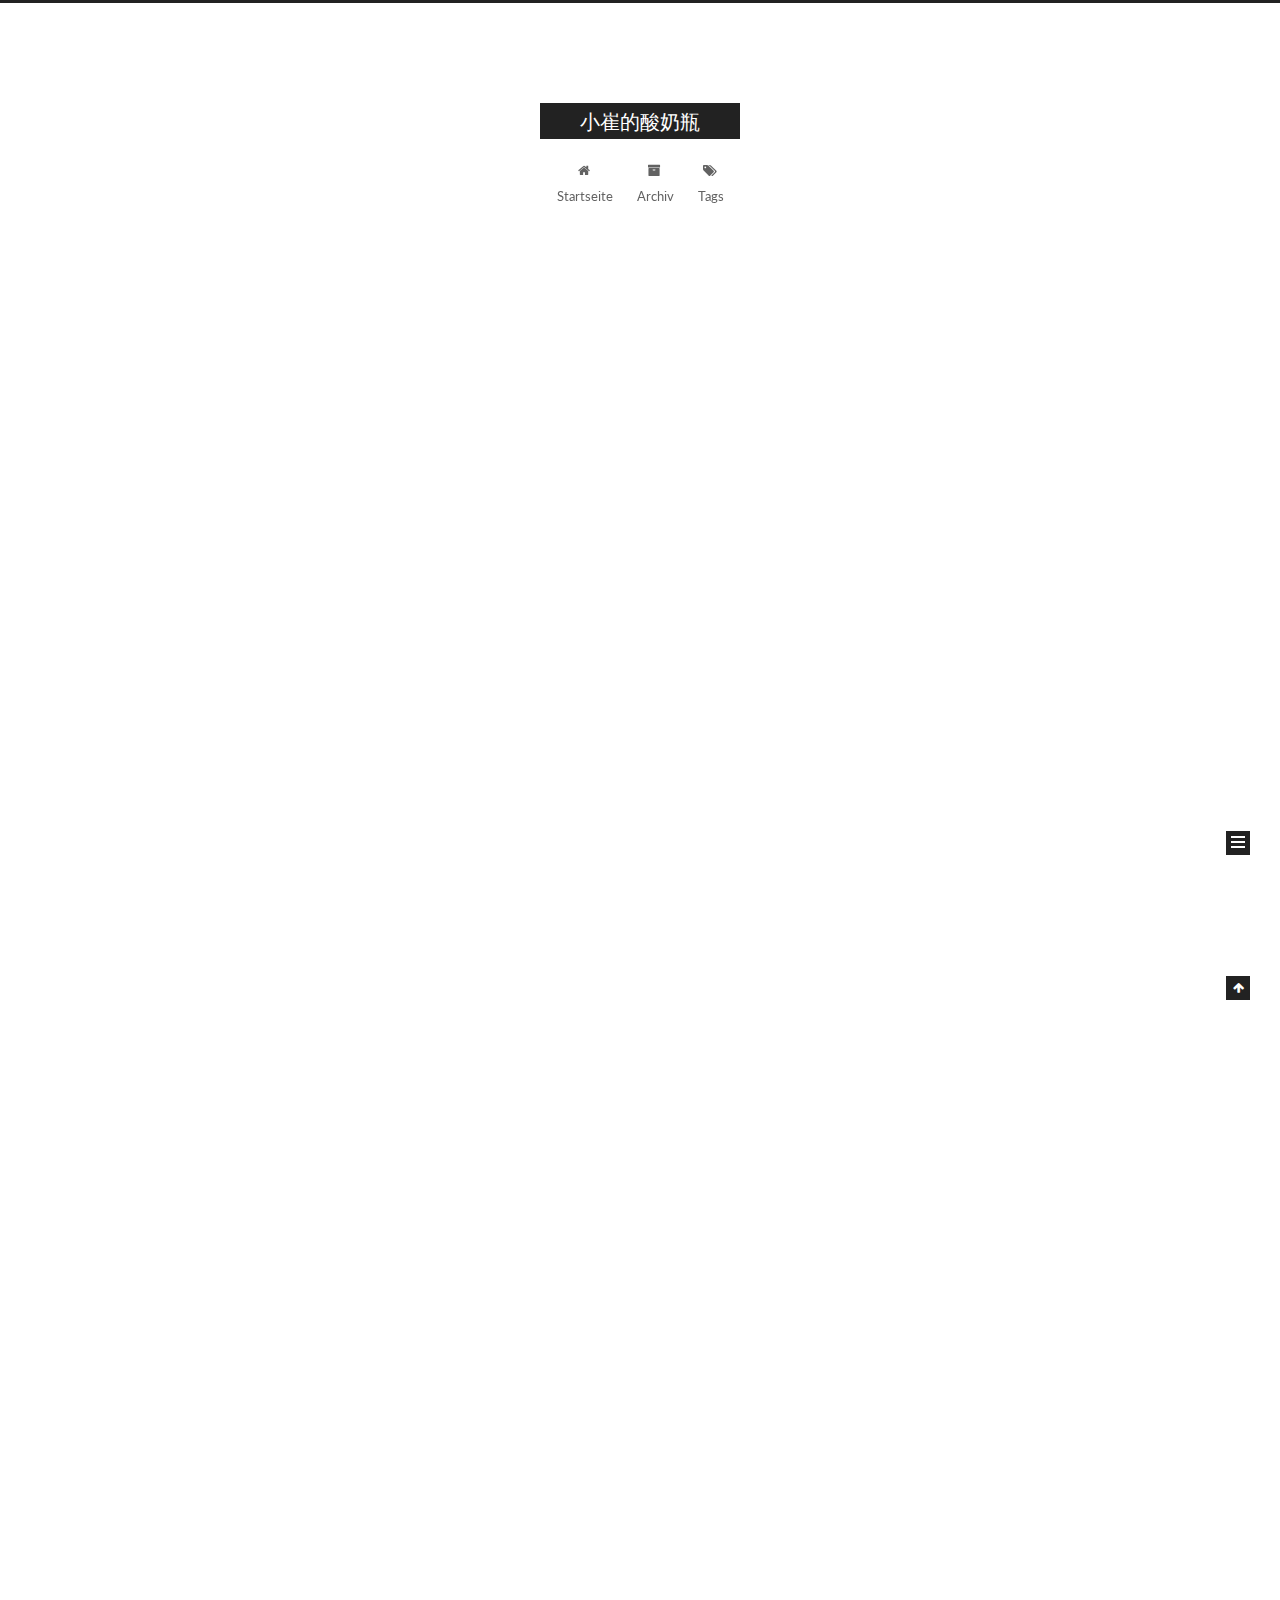
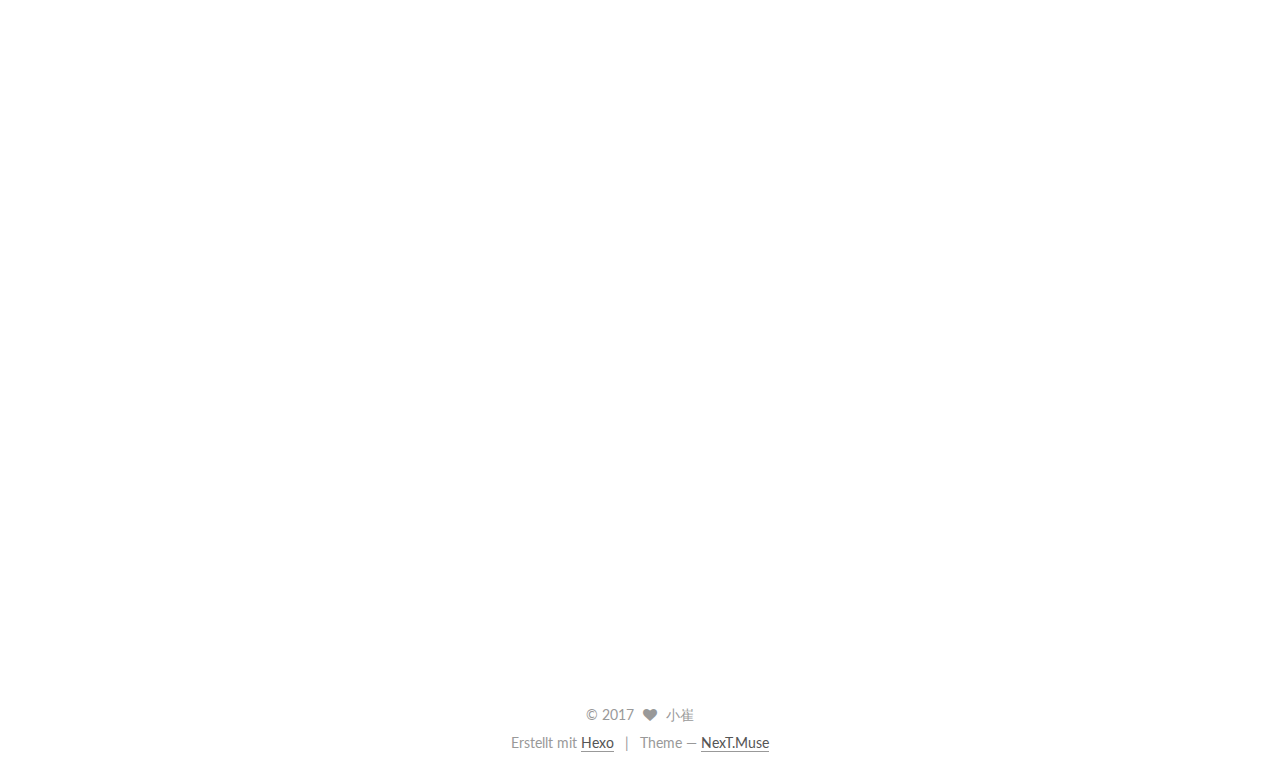
==== commit 600b06bc: "Site updated: 2017-08-17 17:35:06" ====
--- a/index.html
+++ b/index.html
@@ -1,89 +1,330 @@
 <!DOCTYPE html>
-<html>
+
+
+
+  
+
+
+<html class="theme-next muse use-motion" lang="">
 <head>
-  <meta charset="utf-8">
-  
-  <title>小崔的酸奶瓶</title>
-  <meta name="viewport" content="width=device-width, initial-scale=1, maximum-scale=1">
-  <meta property="og:type" content="website">
+  <meta charset="UTF-8"/>
+<meta http-equiv="X-UA-Compatible" content="IE=edge" />
+<meta name="viewport" content="width=device-width, initial-scale=1, maximum-scale=1"/>
+<meta name="theme-color" content="#222">
+
+
+
+
+
+
+
+
+
+<meta http-equiv="Cache-Control" content="no-transform" />
+<meta http-equiv="Cache-Control" content="no-siteapp" />
+
+
+
+
+
+
+
+
+
+
+
+
+
+
+
+  
+  
+  <link href="/lib/fancybox/source/jquery.fancybox.css?v=2.1.5" rel="stylesheet" type="text/css" />
+
+
+
+
+  
+  
+  
+  
+
+  
+    
+    
+  
+
+  
+
+  
+
+  
+
+  
+
+  
+    
+    
+    <link href="//fonts.googleapis.com/css?family=Lato:300,300italic,400,400italic,700,700italic&subset=latin,latin-ext" rel="stylesheet" type="text/css">
+  
+
+
+
+
+
+
+<link href="/lib/font-awesome/css/font-awesome.min.css?v=4.6.2" rel="stylesheet" type="text/css" />
+
+<link href="/css/main.css?v=5.1.2" rel="stylesheet" type="text/css" />
+
+
+  <meta name="keywords" content="Hexo, NexT" />
+
+
+
+
+
+
+
+
+  <link rel="shortcut icon" type="image/x-icon" href="/favicon.ico?v=5.1.2" />
+
+
+
+
+
+
+<meta property="og:type" content="website">
 <meta property="og:title" content="小崔的酸奶瓶">
 <meta property="og:url" content="http://yoursite.com/index.html">
 <meta property="og:site_name" content="小崔的酸奶瓶">
 <meta name="twitter:card" content="summary">
 <meta name="twitter:title" content="小崔的酸奶瓶">
-  
-    <link rel="alternate" href="/atom.xml" title="小崔的酸奶瓶" type="application/atom+xml">
-  
-  
-    <link rel="icon" href="/favicon.png">
-  
-  
-    <link href="//fonts.googleapis.com/css?family=Source+Code+Pro" rel="stylesheet" type="text/css">
-  
-  <link rel="stylesheet" href="/css/style.css">
-  
+
+
+
+<script type="text/javascript" id="hexo.configurations">
+  var NexT = window.NexT || {};
+  var CONFIG = {
+    root: '/',
+    scheme: 'Muse',
+    sidebar: {"position":"left","display":"post","offset":12,"offset_float":12,"b2t":false,"scrollpercent":false,"onmobile":false},
+    fancybox: true,
+    tabs: true,
+    motion: true,
+    duoshuo: {
+      userId: '0',
+      author: 'Author'
+    },
+    algolia: {
+      applicationID: '',
+      apiKey: '',
+      indexName: '',
+      hits: {"per_page":10},
+      labels: {"input_placeholder":"Search for Posts","hits_empty":"We didn't find any results for the search: ${query}","hits_stats":"${hits} results found in ${time} ms"}
+    }
+  };
+</script>
+
+
+
+  <link rel="canonical" href="http://yoursite.com/"/>
+
+
+
+
+
+  <title>小崔的酸奶瓶</title>
+  
+
+
+
+
+
+
+
 
 </head>
 
-<body>
-  <div id="container">
-    <div id="wrap">
-      <header id="header">
-  <div id="banner"></div>
-  <div id="header-outer" class="outer">
-    <div id="header-title" class="inner">
-      <h1 id="logo-wrap">
-        <a href="/" id="logo">小崔的酸奶瓶</a>
-      </h1>
-      
+<body itemscope itemtype="http://schema.org/WebPage" lang="">
+
+  
+  
+    
+  
+
+  <div class="container sidebar-position-left 
+   page-home 
+ ">
+    <div class="headband"></div>
+
+    <header id="header" class="header" itemscope itemtype="http://schema.org/WPHeader">
+      <div class="header-inner"><div class="site-brand-wrapper">
+  <div class="site-meta ">
+    
+
+    <div class="custom-logo-site-title">
+      <a href="/"  class="brand" rel="start">
+        <span class="logo-line-before"><i></i></span>
+        <span class="site-title">小崔的酸奶瓶</span>
+        <span class="logo-line-after"><i></i></span>
+      </a>
     </div>
-    <div id="header-inner" class="inner">
-      <nav id="main-nav">
-        <a id="main-nav-toggle" class="nav-icon"></a>
-        
-          <a class="main-nav-link" href="/">Home</a>
-        
-          <a class="main-nav-link" href="/archives">Archives</a>
-        
-      </nav>
-      <nav id="sub-nav">
-        
-          <a id="nav-rss-link" class="nav-icon" href="/atom.xml" title="Flux RSS"></a>
-        
-        <a id="nav-search-btn" class="nav-icon" title="Rechercher"></a>
-      </nav>
-      <div id="search-form-wrap">
-        <form action="//google.com/search" method="get" accept-charset="UTF-8" class="search-form"><input type="search" name="q" class="search-form-input" placeholder="Search"><button type="submit" class="search-form-submit">&#xF002;</button><input type="hidden" name="sitesearch" value="http://yoursite.com"></form>
-      </div>
-    </div>
+      
+        <p class="site-subtitle"></p>
+      
   </div>
-</header>
-      <div class="outer">
-        <section id="main">
-  
-    <article id="post-hello" class="article article-type-post" itemscope itemprop="blogPost">
-  <div class="article-meta">
-    <a href="/2017/08/17/hello/" class="article-date">
-  <time datetime="2017-08-17T09:15:17.508Z" itemprop="datePublished">2017-08-17</time>
-</a>
-    
+
+  <div class="site-nav-toggle">
+    <button>
+      <span class="btn-bar"></span>
+      <span class="btn-bar"></span>
+      <span class="btn-bar"></span>
+    </button>
   </div>
-  <div class="article-inner">
-    
-    
-      <header class="article-header">
-        
-  
-    <h1 itemprop="name">
-      <a class="article-title" href="/2017/08/17/hello/">大家好！</a>
-    </h1>
-  
-
+</div>
+
+<nav class="site-nav">
+  
+
+  
+    <ul id="menu" class="menu">
+      
+        
+        <li class="menu-item menu-item-home">
+          <a href="/" rel="section">
+            
+              <i class="menu-item-icon fa fa-fw fa-home"></i> <br />
+            
+            Startseite
+          </a>
+        </li>
+      
+        
+        <li class="menu-item menu-item-archives">
+          <a href="/archives/" rel="section">
+            
+              <i class="menu-item-icon fa fa-fw fa-archive"></i> <br />
+            
+            Archiv
+          </a>
+        </li>
+      
+        
+        <li class="menu-item menu-item-tags">
+          <a href="/tags/" rel="section">
+            
+              <i class="menu-item-icon fa fa-fw fa-tags"></i> <br />
+            
+            Tags
+          </a>
+        </li>
+      
+
+      
+    </ul>
+  
+
+  
+</nav>
+
+
+
+ </div>
+    </header>
+
+    <main id="main" class="main">
+      <div class="main-inner">
+        <div class="content-wrap">
+          <div id="content" class="content">
+            
+  <section id="posts" class="posts-expand">
+    
+      
+
+  
+
+  
+  
+  
+
+  <article class="post post-type-normal" itemscope itemtype="http://schema.org/Article">
+  
+  
+  
+  <div class="post-block">
+    <link itemprop="mainEntityOfPage" href="http://yoursite.com/2017/08/17/hello/">
+
+    <span hidden itemprop="author" itemscope itemtype="http://schema.org/Person">
+      <meta itemprop="name" content="小崔">
+      <meta itemprop="description" content="">
+      <meta itemprop="image" content="/images/avatar.gif">
+    </span>
+
+    <span hidden itemprop="publisher" itemscope itemtype="http://schema.org/Organization">
+      <meta itemprop="name" content="小崔的酸奶瓶">
+    </span>
+
+    
+      <header class="post-header">
+
+        
+        
+          <h1 class="post-title" itemprop="name headline">
+                
+                <a class="post-title-link" href="/2017/08/17/hello/" itemprop="url">大家好！</a></h1>
+        
+
+        <div class="post-meta">
+          <span class="post-time">
+            
+              <span class="post-meta-item-icon">
+                <i class="fa fa-calendar-o"></i>
+              </span>
+              
+                <span class="post-meta-item-text">Veröffentlicht am</span>
+              
+              <time title="Post created" itemprop="dateCreated datePublished" datetime="2017-08-17T17:15:17+08:00">
+                2017-08-17
+              </time>
+            
+
+            
+
+            
+          </span>
+
+          
+
+          
+            
+          
+
+          
+          
+
+          
+
+          
+
+          
+
+        </div>
       </header>
     
-    <div class="article-entry" itemprop="articleBody">
-      
-        <p>Welcome to <a href="https://hexo.io/" target="_blank" rel="external">Hexo</a>! This is your very first post. Check <a href="https://hexo.io/docs/" target="_blank" rel="external">documentation</a> for more info. If you get any problems when using Hexo, you can find the answer in <a href="https://hexo.io/docs/troubleshooting.html" target="_blank" rel="external">troubleshooting</a> or you can ask me on <a href="https://github.com/hexojs/hexo/issues" target="_blank" rel="external">GitHub</a>.</p>
+
+    
+    
+    
+    <div class="post-body" itemprop="articleBody">
+
+      
+      
+
+      
+        
+          
+            <p>Welcome to <a href="https://hexo.io/" target="_blank" rel="external">Hexo</a>! This is your very first post. Check <a href="https://hexo.io/docs/" target="_blank" rel="external">documentation</a> for more info. If you get any problems when using Hexo, you can find the answer in <a href="https://hexo.io/docs/troubleshooting.html" target="_blank" rel="external">troubleshooting</a> or you can ask me on <a href="https://github.com/hexojs/hexo/issues" target="_blank" rel="external">GitHub</a>.</p>
 <h2 id="Quick-Start"><a href="#Quick-Start" class="headerlink" title="Quick Start"></a>Quick Start</h2><h3 id="Create-a-new-post"><a href="#Create-a-new-post" class="headerlink" title="Create a new post"></a>Create a new post</h3><figure class="highlight bash"><table><tr><td class="gutter"><pre><div class="line">1</div></pre></td><td class="code"><pre><div class="line">$ hexo new <span class="string">"My New Post"</span></div></pre></td></tr></table></figure>
 <p>More info: <a href="https://hexo.io/docs/writing.html" target="_blank" rel="external">Writing</a></p>
 <h3 id="Run-server"><a href="#Run-server" class="headerlink" title="Run server"></a>Run server</h3><figure class="highlight bash"><table><tr><td class="gutter"><pre><div class="line">1</div></pre></td><td class="code"><pre><div class="line">$ hexo server</div></pre></td></tr></table></figure>
@@ -93,42 +334,125 @@
 <h3 id="Deploy-to-remote-sites"><a href="#Deploy-to-remote-sites" class="headerlink" title="Deploy to remote sites"></a>Deploy to remote sites</h3><figure class="highlight bash"><table><tr><td class="gutter"><pre><div class="line">1</div></pre></td><td class="code"><pre><div class="line">$ hexo deploy</div></pre></td></tr></table></figure>
 <p>More info: <a href="https://hexo.io/docs/deployment.html" target="_blank" rel="external">Deployment</a></p>
 
+          
+        
       
     </div>
-    <footer class="article-footer">
-      <a data-url="http://yoursite.com/2017/08/17/hello/" data-id="cj6g8tedc0001usvsh0n5w87g" class="article-share-link">Partager</a>
-      
+    
+    
+    
+
+    
+
+    
+
+    
+
+    <footer class="post-footer">
+      
+
+      
+
+      
+
+      
+      
+        <div class="post-eof"></div>
       
     </footer>
   </div>
   
-</article>
-
-
-  
-    <article id="post-hello-world" class="article article-type-post" itemscope itemprop="blogPost">
-  <div class="article-meta">
-    <a href="/2017/08/17/hello-world/" class="article-date">
-  <time datetime="2017-08-17T09:08:39.771Z" itemprop="datePublished">2017-08-17</time>
-</a>
-    
-  </div>
-  <div class="article-inner">
-    
-    
-      <header class="article-header">
-        
-  
-    <h1 itemprop="name">
-      <a class="article-title" href="/2017/08/17/hello-world/">Hello World</a>
-    </h1>
-  
-
+  
+  
+  </article>
+
+
+    
+      
+
+  
+
+  
+  
+  
+
+  <article class="post post-type-normal" itemscope itemtype="http://schema.org/Article">
+  
+  
+  
+  <div class="post-block">
+    <link itemprop="mainEntityOfPage" href="http://yoursite.com/2017/08/17/hello-world/">
+
+    <span hidden itemprop="author" itemscope itemtype="http://schema.org/Person">
+      <meta itemprop="name" content="小崔">
+      <meta itemprop="description" content="">
+      <meta itemprop="image" content="/images/avatar.gif">
+    </span>
+
+    <span hidden itemprop="publisher" itemscope itemtype="http://schema.org/Organization">
+      <meta itemprop="name" content="小崔的酸奶瓶">
+    </span>
+
+    
+      <header class="post-header">
+
+        
+        
+          <h1 class="post-title" itemprop="name headline">
+                
+                <a class="post-title-link" href="/2017/08/17/hello-world/" itemprop="url">Hello World</a></h1>
+        
+
+        <div class="post-meta">
+          <span class="post-time">
+            
+              <span class="post-meta-item-icon">
+                <i class="fa fa-calendar-o"></i>
+              </span>
+              
+                <span class="post-meta-item-text">Veröffentlicht am</span>
+              
+              <time title="Post created" itemprop="dateCreated datePublished" datetime="2017-08-17T17:08:39+08:00">
+                2017-08-17
+              </time>
+            
+
+            
+
+            
+          </span>
+
+          
+
+          
+            
+          
+
+          
+          
+
+          
+
+          
+
+          
+
+        </div>
       </header>
     
-    <div class="article-entry" itemprop="articleBody">
-      
-        <p>Welcome to <a href="https://hexo.io/" target="_blank" rel="external">Hexo</a>! This is your very first post. Check <a href="https://hexo.io/docs/" target="_blank" rel="external">documentation</a> for more info. If you get any problems when using Hexo, you can find the answer in <a href="https://hexo.io/docs/troubleshooting.html" target="_blank" rel="external">troubleshooting</a> or you can ask me on <a href="https://github.com/hexojs/hexo/issues" target="_blank" rel="external">GitHub</a>.</p>
+
+    
+    
+    
+    <div class="post-body" itemprop="articleBody">
+
+      
+      
+
+      
+        
+          
+            <p>Welcome to <a href="https://hexo.io/" target="_blank" rel="external">Hexo</a>! This is your very first post. Check <a href="https://hexo.io/docs/" target="_blank" rel="external">documentation</a> for more info. If you get any problems when using Hexo, you can find the answer in <a href="https://hexo.io/docs/troubleshooting.html" target="_blank" rel="external">troubleshooting</a> or you can ask me on <a href="https://github.com/hexojs/hexo/issues" target="_blank" rel="external">GitHub</a>.</p>
 <h2 id="Quick-Start"><a href="#Quick-Start" class="headerlink" title="Quick Start"></a>Quick Start</h2><h3 id="Create-a-new-post"><a href="#Create-a-new-post" class="headerlink" title="Create a new post"></a>Create a new post</h3><figure class="highlight bash"><table><tr><td class="gutter"><pre><div class="line">1</div></pre></td><td class="code"><pre><div class="line">$ hexo new <span class="string">"My New Post"</span></div></pre></td></tr></table></figure>
 <p>More info: <a href="https://hexo.io/docs/writing.html" target="_blank" rel="external">Writing</a></p>
 <h3 id="Run-server"><a href="#Run-server" class="headerlink" title="Run server"></a>Run server</h3><figure class="highlight bash"><table><tr><td class="gutter"><pre><div class="line">1</div></pre></td><td class="code"><pre><div class="line">$ hexo server</div></pre></td></tr></table></figure>
@@ -138,92 +462,296 @@
 <h3 id="Deploy-to-remote-sites"><a href="#Deploy-to-remote-sites" class="headerlink" title="Deploy to remote sites"></a>Deploy to remote sites</h3><figure class="highlight bash"><table><tr><td class="gutter"><pre><div class="line">1</div></pre></td><td class="code"><pre><div class="line">$ hexo deploy</div></pre></td></tr></table></figure>
 <p>More info: <a href="https://hexo.io/docs/deployment.html" target="_blank" rel="external">Deployment</a></p>
 
+          
+        
       
     </div>
-    <footer class="article-footer">
-      <a data-url="http://yoursite.com/2017/08/17/hello-world/" data-id="cj6g8ted70000usvsei2whvfp" class="article-share-link">Partager</a>
-      
+    
+    
+    
+
+    
+
+    
+
+    
+
+    <footer class="post-footer">
+      
+
+      
+
+      
+
+      
+      
+        <div class="post-eof"></div>
       
     </footer>
   </div>
   
-</article>
-
-
-  
-
-</section>
-        
-          <aside id="sidebar">
-  
-    
-
-  
-    
-
-  
-    
-  
-    
-  <div class="widget-wrap">
-    <h3 class="widget-title">Archives</h3>
-    <div class="widget">
-      <ul class="archive-list"><li class="archive-list-item"><a class="archive-list-link" href="/archives/2017/08/">August 2017</a></li></ul>
+  
+  
+  </article>
+
+
+    
+  </section>
+
+  
+
+
+          </div>
+          
+
+
+          
+
+        </div>
+        
+          
+  
+  <div class="sidebar-toggle">
+    <div class="sidebar-toggle-line-wrap">
+      <span class="sidebar-toggle-line sidebar-toggle-line-first"></span>
+      <span class="sidebar-toggle-line sidebar-toggle-line-middle"></span>
+      <span class="sidebar-toggle-line sidebar-toggle-line-last"></span>
     </div>
   </div>
 
-
-  
-    
-  <div class="widget-wrap">
-    <h3 class="widget-title">Articles récents</h3>
-    <div class="widget">
-      <ul>
-        
-          <li>
-            <a href="/2017/08/17/hello/">大家好！</a>
-          </li>
-        
-          <li>
-            <a href="/2017/08/17/hello-world/">Hello World</a>
-          </li>
-        
-      </ul>
+  <aside id="sidebar" class="sidebar">
+    
+    <div class="sidebar-inner">
+
+      
+
+      
+
+      <section class="site-overview sidebar-panel sidebar-panel-active">
+        <div class="site-author motion-element" itemprop="author" itemscope itemtype="http://schema.org/Person">
+          <img class="site-author-image" itemprop="image"
+               src="/images/avatar.gif"
+               alt="小崔" />
+          <p class="site-author-name" itemprop="name">小崔</p>
+           
+              <p class="site-description motion-element" itemprop="description"></p>
+          
+        </div>
+        <nav class="site-state motion-element">
+
+          
+            <div class="site-state-item site-state-posts">
+              <a href="/archives/">
+                <span class="site-state-item-count">2</span>
+                <span class="site-state-item-name">Artikel</span>
+              </a>
+            </div>
+          
+
+          
+
+          
+
+        </nav>
+
+        
+
+        <div class="links-of-author motion-element">
+          
+        </div>
+
+        
+        
+
+        
+        
+
+        
+
+
+      </section>
+
+      
+
+      
+
     </div>
+  </aside>
+
+
+        
+      </div>
+    </main>
+
+    <footer id="footer" class="footer">
+      <div class="footer-inner">
+        <div class="copyright" >
+  
+  &copy; 
+  <span itemprop="copyrightYear">2017</span>
+  <span class="with-love">
+    <i class="fa fa-heart"></i>
+  </span>
+  <span class="author" itemprop="copyrightHolder">小崔</span>
+
+  
+</div>
+
+
+  <div class="powered-by">
+    Erstellt mit  <a class="theme-link" href="https://hexo.io">Hexo</a>
   </div>
 
-  
-</aside>
+  <span class="post-meta-divider">|</span>
+
+  <div class="theme-info">
+    Theme &mdash;
+    <a class="theme-link" href="https://github.com/iissnan/hexo-theme-next">
+      NexT.Muse
+    </a>
+  </div>
+
+
+        
+
+
+
+
+
+
+
         
       </div>
-      <footer id="footer">
-  
-  <div class="outer">
-    <div id="footer-info" class="inner">
-      &copy; 2017 小崔<br>
-      Propulsé by <a href="http://hexo.io/" target="_blank">Hexo</a>
-    </div>
+    </footer>
+
+    
+      <div class="back-to-top">
+        <i class="fa fa-arrow-up"></i>
+        
+      </div>
+    
+
   </div>
-</footer>
-    </div>
-    <nav id="mobile-nav">
-  
-    <a href="/" class="mobile-nav-link">Home</a>
-  
-    <a href="/archives" class="mobile-nav-link">Archives</a>
-  
-</nav>
-    
-
-<script src="//ajax.googleapis.com/ajax/libs/jquery/2.0.3/jquery.min.js"></script>
-
-
-  <link rel="stylesheet" href="/fancybox/jquery.fancybox.css">
-  <script src="/fancybox/jquery.fancybox.pack.js"></script>
-
-
-<script src="/js/script.js"></script>
-
-  </div>
+
+  
+
+<script type="text/javascript">
+  if (Object.prototype.toString.call(window.Promise) !== '[object Function]') {
+    window.Promise = null;
+  }
+</script>
+
+
+
+
+
+
+
+
+
+  
+
+
+
+
+
+
+
+
+
+
+
+
+  
+  <script type="text/javascript" src="/lib/jquery/index.js?v=2.1.3"></script>
+
+  
+  <script type="text/javascript" src="/lib/fastclick/lib/fastclick.min.js?v=1.0.6"></script>
+
+  
+  <script type="text/javascript" src="/lib/jquery_lazyload/jquery.lazyload.js?v=1.9.7"></script>
+
+  
+  <script type="text/javascript" src="/lib/velocity/velocity.min.js?v=1.2.1"></script>
+
+  
+  <script type="text/javascript" src="/lib/velocity/velocity.ui.min.js?v=1.2.1"></script>
+
+  
+  <script type="text/javascript" src="/lib/fancybox/source/jquery.fancybox.pack.js?v=2.1.5"></script>
+
+
+  
+
+
+  <script type="text/javascript" src="/js/src/utils.js?v=5.1.2"></script>
+
+  <script type="text/javascript" src="/js/src/motion.js?v=5.1.2"></script>
+
+
+
+  
+  
+
+  
+    <script type="text/javascript" src="/js/src/scrollspy.js?v=5.1.2"></script>
+<script type="text/javascript" src="/js/src/post-details.js?v=5.1.2"></script>
+
+  
+
+  
+
+
+  <script type="text/javascript" src="/js/src/bootstrap.js?v=5.1.2"></script>
+
+
+
+  
+
+
+  
+
+
+
+
+	
+
+
+
+
+
+  
+
+
+
+
+
+  
+
+
+
+
+
+
+
+
+  
+
+
+
+
+
+  
+
+  
+
+  
+
+  
+
+  
+
+  
+
 </body>
-</html>+</html>
--- a/css/main.css
+++ b/css/main.css
@@ -0,0 +1,2650 @@
+/* normalize.css v3.0.2 | MIT License | git.io/normalize */
+html {
+  font-family: sans-serif; /* 1 */
+  -ms-text-size-adjust: 100%; /* 2 */
+  -webkit-text-size-adjust: 100%; /* 2 */
+}
+body {
+  margin: 0;
+}
+article,
+aside,
+details,
+figcaption,
+figure,
+footer,
+header,
+hgroup,
+main,
+menu,
+nav,
+section,
+summary {
+  display: block;
+}
+audio,
+canvas,
+progress,
+video {
+  display: inline-block; /* 1 */
+  vertical-align: baseline; /* 2 */
+}
+audio:not([controls]) {
+  display: none;
+  height: 0;
+}
+[hidden],
+template {
+  display: none;
+}
+a {
+  background-color: transparent;
+}
+a:active,
+a:hover {
+  outline: 0;
+}
+abbr[title] {
+  border-bottom: 1px dotted;
+}
+b,
+strong {
+  font-weight: bold;
+}
+dfn {
+  font-style: italic;
+}
+h1 {
+  font-size: 2em;
+  margin: 0.67em 0;
+}
+mark {
+  background: #ff0;
+  color: #000;
+}
+small {
+  font-size: 80%;
+}
+sub,
+sup {
+  font-size: 75%;
+  line-height: 0;
+  position: relative;
+  vertical-align: baseline;
+}
+sup {
+  top: -0.5em;
+}
+sub {
+  bottom: -0.25em;
+}
+img {
+  border: 0;
+}
+svg:not(:root) {
+  overflow: hidden;
+}
+figure {
+  margin: 1em 40px;
+}
+hr {
+  -moz-box-sizing: content-box;
+  box-sizing: content-box;
+  height: 0;
+}
+pre {
+  overflow: auto;
+}
+code,
+kbd,
+pre,
+samp {
+  font-family: monospace, monospace;
+  font-size: 1em;
+}
+button,
+input,
+optgroup,
+select,
+textarea {
+  color: inherit; /* 1 */
+  font: inherit; /* 2 */
+  margin: 0; /* 3 */
+}
+button {
+  overflow: visible;
+}
+button,
+select {
+  text-transform: none;
+}
+button,
+html input[type="button"],
+input[type="reset"],
+input[type="submit"] {
+  -webkit-appearance: button; /* 2 */
+  cursor: pointer; /* 3 */
+}
+button[disabled],
+html input[disabled] {
+  cursor: default;
+}
+button::-moz-focus-inner,
+input::-moz-focus-inner {
+  border: 0;
+  padding: 0;
+}
+input {
+  line-height: normal;
+}
+input[type="checkbox"],
+input[type="radio"] {
+  box-sizing: border-box; /* 1 */
+  padding: 0; /* 2 */
+}
+input[type="number"]::-webkit-inner-spin-button,
+input[type="number"]::-webkit-outer-spin-button {
+  height: auto;
+}
+input[type="search"] {
+  -webkit-appearance: textfield; /* 1 */
+  -moz-box-sizing: content-box;
+  -webkit-box-sizing: content-box; /* 2 */
+  box-sizing: content-box;
+}
+input[type="search"]::-webkit-search-cancel-button,
+input[type="search"]::-webkit-search-decoration {
+  -webkit-appearance: none;
+}
+fieldset {
+  border: 1px solid #c0c0c0;
+  margin: 0 2px;
+  padding: 0.35em 0.625em 0.75em;
+}
+legend {
+  border: 0; /* 1 */
+  padding: 0; /* 2 */
+}
+textarea {
+  overflow: auto;
+}
+optgroup {
+  font-weight: bold;
+}
+table {
+  border-collapse: collapse;
+  border-spacing: 0;
+}
+td,
+th {
+  padding: 0;
+}
+::selection {
+  background: #262a30;
+  color: #fff;
+}
+body {
+  position: relative;
+  font-family: 'Lato', "PingFang SC", "Microsoft YaHei", sans-serif;
+  font-size: 14px;
+  line-height: 2;
+  color: #555;
+  background: #fff;
+}
+@media (max-width: 767px) {
+  body {
+    padding-right: 0 !important;
+  }
+}
+@media (min-width: 768px) and (max-width: 991px) {
+  body {
+    padding-right: 0 !important;
+  }
+}
+@media (min-width: 1600px) {
+  body {
+    font-size: 16px;
+  }
+}
+h1,
+h2,
+h3,
+h4,
+h5,
+h6 {
+  margin: 0;
+  padding: 0;
+  font-weight: bold;
+  line-height: 1.5;
+  font-family: 'Lato', "PingFang SC", "Microsoft YaHei", sans-serif;
+}
+h2,
+h3,
+h4,
+h5,
+h6 {
+  margin: 20px 0 15px;
+}
+h1 {
+  font-size: 22px;
+}
+@media (max-width: 767px) {
+  h1 {
+    font-size: 18px;
+  }
+}
+h2 {
+  font-size: 20px;
+}
+@media (max-width: 767px) {
+  h2 {
+    font-size: 16px;
+  }
+}
+h3 {
+  font-size: 18px;
+}
+@media (max-width: 767px) {
+  h3 {
+    font-size: 14px;
+  }
+}
+h4 {
+  font-size: 16px;
+}
+@media (max-width: 767px) {
+  h4 {
+    font-size: 12px;
+  }
+}
+h5 {
+  font-size: 14px;
+}
+@media (max-width: 767px) {
+  h5 {
+    font-size: 10px;
+  }
+}
+h6 {
+  font-size: 12px;
+}
+@media (max-width: 767px) {
+  h6 {
+    font-size: 8px;
+  }
+}
+p {
+  margin: 0 0 20px 0;
+}
+a {
+  color: #555;
+  text-decoration: none;
+  border-bottom: 1px solid #999;
+  word-wrap: break-word;
+}
+a:hover {
+  color: #222;
+  border-bottom-color: #222;
+}
+blockquote {
+  margin: 0;
+  padding: 0;
+}
+img {
+  display: block;
+  margin: auto;
+  max-width: 100%;
+  height: auto;
+}
+hr {
+  margin: 40px 0;
+  height: 3px;
+  border: none;
+  background-color: #ddd;
+  background-image: repeating-linear-gradient(-45deg, #fff, #fff 4px, transparent 4px, transparent 8px);
+}
+blockquote {
+  padding: 0 15px;
+  color: #666;
+  border-left: 4px solid #ddd;
+}
+blockquote cite::before {
+  content: "-";
+  padding: 0 5px;
+}
+dt {
+  font-weight: 700;
+}
+dd {
+  margin: 0;
+  padding: 0;
+}
+kbd {
+  border: 1px solid #ccc;
+  border-radius: 0.2em;
+  box-shadow: 0.1em 0.1em 0.2em rgba(0,0,0,0.1);
+  background-color: #f9f9f9;
+  font-family: inherit;
+  background-image: -webkit-linear-gradient(top, #eee, #fff, #eee);
+  padding: 0.1em 0.3em;
+  white-space: nowrap;
+}
+.text-left {
+  text-align: left;
+}
+.text-center {
+  text-align: center;
+}
+.text-right {
+  text-align: right;
+}
+.text-justify {
+  text-align: justify;
+}
+.text-nowrap {
+  white-space: nowrap;
+}
+.text-lowercase {
+  text-transform: lowercase;
+}
+.text-uppercase {
+  text-transform: uppercase;
+}
+.text-capitalize {
+  text-transform: capitalize;
+}
+.center-block {
+  display: block;
+  margin-left: auto;
+  margin-right: auto;
+}
+.clearfix:before,
+.clearfix:after {
+  content: " ";
+  display: table;
+}
+.clearfix:after {
+  clear: both;
+}
+.pullquote {
+  width: 45%;
+}
+.pullquote.left {
+  float: left;
+  margin-left: 5px;
+  margin-right: 10px;
+}
+.pullquote.right {
+  float: right;
+  margin-left: 10px;
+  margin-right: 5px;
+}
+.affix.affix.affix {
+  position: fixed;
+}
+.translation {
+  margin-top: -20px;
+  font-size: 14px;
+  color: #999;
+}
+.scrollbar-measure {
+  width: 100px;
+  height: 100px;
+  overflow: scroll;
+  position: absolute;
+  top: -9999px;
+}
+.use-motion .motion-element {
+  opacity: 0;
+}
+table {
+  margin: 20px 0;
+  width: 100%;
+  border-collapse: collapse;
+  border-spacing: 0;
+  border: 1px solid #ddd;
+  font-size: 14px;
+  table-layout: fixed;
+  word-wrap: break-all;
+}
+table>tbody>tr:nth-of-type(odd) {
+  background-color: #f9f9f9;
+}
+table>tbody>tr:hover {
+  background-color: #f5f5f5;
+}
+caption,
+th,
+td {
+  padding: 8px;
+  text-align: left;
+  vertical-align: middle;
+  font-weight: normal;
+}
+th,
+td {
+  border-bottom: 3px solid #ddd;
+  border-right: 1px solid #eee;
+}
+th {
+  padding-bottom: 10px;
+  font-weight: 700;
+}
+td {
+  border-bottom-width: 1px;
+}
+html,
+body {
+  height: 100%;
+}
+.container {
+  position: relative;
+  min-height: 100%;
+}
+.header-inner {
+  margin: 0 auto;
+  padding: 100px 0 70px;
+  width: 700px;
+}
+@media (min-width: 1600px) {
+  .container .header-inner {
+    width: 900px;
+  }
+}
+.main-inner {
+  margin: 0 auto;
+  width: 700px;
+}
+@media (min-width: 1600px) {
+  .container .main-inner {
+    width: 900px;
+  }
+}
+.footer {
+  width: 100%;
+  min-height: 50px;
+}
+.footer-inner {
+  box-sizing: border-box;
+  margin: 20px auto;
+  width: 700px;
+}
+@media (min-width: 1600px) {
+  .container .footer-inner {
+    width: 900px;
+  }
+}
+pre,
+.highlight {
+  overflow: auto;
+  margin: 20px 0;
+  padding: 0;
+  font-size: 13px;
+  color: #4d4d4c;
+  background: #f7f7f7;
+  line-height: 1.6;
+}
+pre,
+code {
+  font-family: consolas, Menlo, "PingFang SC", "Microsoft YaHei", monospace;
+}
+code {
+  padding: 2px 4px;
+  word-wrap: break-word;
+  color: #555;
+  background: #eee;
+  border-radius: 3px;
+  font-size: 13px;
+}
+pre code {
+  padding: 0;
+  color: #4d4d4c;
+  background: none;
+  text-shadow: none;
+}
+.highlight {
+  border-radius: 1px;
+}
+.highlight pre {
+  border: none;
+  margin: 0;
+  padding: 10px 0;
+}
+.highlight table {
+  margin: 0;
+  width: auto;
+  border: none;
+}
+.highlight td {
+  border: none;
+  padding: 0;
+}
+.highlight figcaption {
+  font-size: 1em;
+  color: #4d4d4c;
+  line-height: 1em;
+  margin-bottom: 1em;
+}
+.highlight figcaption:before,
+.highlight figcaption:after {
+  content: " ";
+  display: table;
+}
+.highlight figcaption:after {
+  clear: both;
+}
+.highlight figcaption a {
+  float: right;
+  color: #4d4d4c;
+}
+.highlight figcaption a:hover {
+  border-bottom-color: #4d4d4c;
+}
+.highlight .gutter pre {
+  padding-left: 10px;
+  padding-right: 10px;
+  color: #869194;
+  text-align: right;
+  background-color: #eff2f3;
+}
+.highlight .code pre {
+  width: 100%;
+  padding-left: 10px;
+  padding-right: 10px;
+  background-color: #f7f7f7;
+}
+.highlight .line {
+  height: 20px;
+}
+.gutter {
+  -webkit-user-select: none;
+  -moz-user-select: none;
+  -ms-user-select: none;
+  user-select: none;
+}
+.gist table {
+  width: auto;
+}
+.gist table td {
+  border: none;
+}
+pre .deletion {
+  background: #fdd;
+}
+pre .addition {
+  background: #dfd;
+}
+pre .meta {
+  color: #8959a8;
+}
+pre .comment {
+  color: #8e908c;
+}
+pre .variable,
+pre .attribute,
+pre .tag,
+pre .regexp,
+pre .ruby .constant,
+pre .xml .tag .title,
+pre .xml .pi,
+pre .xml .doctype,
+pre .html .doctype,
+pre .css .id,
+pre .css .class,
+pre .css .pseudo {
+  color: #c82829;
+}
+pre .number,
+pre .preprocessor,
+pre .built_in,
+pre .literal,
+pre .params,
+pre .constant,
+pre .command {
+  color: #f5871f;
+}
+pre .ruby .class .title,
+pre .css .rules .attribute,
+pre .string,
+pre .value,
+pre .inheritance,
+pre .header,
+pre .ruby .symbol,
+pre .xml .cdata,
+pre .special,
+pre .number,
+pre .formula {
+  color: #718c00;
+}
+pre .title,
+pre .css .hexcolor {
+  color: #3e999f;
+}
+pre .function,
+pre .python .decorator,
+pre .python .title,
+pre .ruby .function .title,
+pre .ruby .title .keyword,
+pre .perl .sub,
+pre .javascript .title,
+pre .coffeescript .title {
+  color: #4271ae;
+}
+pre .keyword,
+pre .javascript .function {
+  color: #8959a8;
+}
+.full-image.full-image.full-image {
+  border: none;
+  max-width: 100%;
+  width: auto;
+  margin: 20px auto;
+}
+@media (min-width: 992px) {
+  .full-image.full-image.full-image {
+    max-width: none;
+    width: 110%;
+    margin: 25px -5%;
+  }
+}
+.blockquote-center,
+.page-home .post-type-quote blockquote,
+.page-post-detail .post-type-quote blockquote {
+  position: relative;
+  margin: 40px 0;
+  padding: 0;
+  border-left: none;
+  text-align: center;
+}
+.blockquote-center::before,
+.page-home .post-type-quote blockquote::before,
+.page-post-detail .post-type-quote blockquote::before,
+.blockquote-center::after,
+.page-home .post-type-quote blockquote::after,
+.page-post-detail .post-type-quote blockquote::after {
+  position: absolute;
+  content: ' ';
+  display: block;
+  width: 100%;
+  height: 24px;
+  opacity: 0.2;
+  background-repeat: no-repeat;
+  background-position: 0 -6px;
+  background-size: 22px 22px;
+}
+.blockquote-center::before,
+.page-home .post-type-quote blockquote::before,
+.page-post-detail .post-type-quote blockquote::before {
+  top: -20px;
+  background-image: url("../images/quote-l.svg");
+  border-top: 1px solid #ccc;
+}
+.blockquote-center::after,
+.page-home .post-type-quote blockquote::after,
+.page-post-detail .post-type-quote blockquote::after {
+  bottom: -20px;
+  background-image: url("../images/quote-r.svg");
+  border-bottom: 1px solid #ccc;
+  background-position: 100% 8px;
+}
+.blockquote-center p,
+.page-home .post-type-quote blockquote p,
+.page-post-detail .post-type-quote blockquote p,
+.blockquote-center div,
+.page-home .post-type-quote blockquote div,
+.page-post-detail .post-type-quote blockquote div {
+  text-align: center;
+}
+.post .post-body .group-picture img {
+  box-sizing: border-box;
+  padding: 0 3px;
+  border: none;
+}
+.post .group-picture-row {
+  overflow: hidden;
+  margin-top: 6px;
+}
+.post .group-picture-row:first-child {
+  margin-top: 0;
+}
+.post .group-picture-column {
+  float: left;
+}
+.page-post-detail .post-body .group-picture-column {
+  float: none;
+  margin-top: 10px;
+  width: auto !important;
+}
+.page-post-detail .post-body .group-picture-column img {
+  margin: 0 auto;
+}
+.page-archive .group-picture-container {
+  overflow: hidden;
+}
+.page-archive .group-picture-row {
+  float: left;
+}
+.page-archive .group-picture-row:first-child {
+  margin-top: 6px;
+}
+.page-archive .group-picture-column {
+  max-width: 150px;
+  max-height: 150px;
+}
+.post-body .note {
+  position: relative;
+  padding: 15px;
+  margin-bottom: 20px;
+  border: 1px solid #eee;
+  border-left-width: 5px;
+  border-radius: 3px;
+}
+.post-body .note h2,
+.post-body .note h3,
+.post-body .note h4,
+.post-body .note h5,
+.post-body .note h6 {
+  margin-top: 0;
+  margin-bottom: 0;
+  border-bottom: initial;
+  padding-top: 0 !important;
+}
+.post-body .note p:first-child,
+.post-body .note ul:first-child,
+.post-body .note ol:first-child,
+.post-body .note table:first-child,
+.post-body .note pre:first-child,
+.post-body .note blockquote:first-child {
+  margin-top: 0;
+}
+.post-body .note p:last-child,
+.post-body .note ul:last-child,
+.post-body .note ol:last-child,
+.post-body .note table:last-child,
+.post-body .note pre:last-child,
+.post-body .note blockquote:last-child {
+  margin-bottom: 0;
+}
+.post-body .note.default {
+  border-left-color: #777;
+}
+.post-body .note.default h2,
+.post-body .note.default h3,
+.post-body .note.default h4,
+.post-body .note.default h5,
+.post-body .note.default h6 {
+  color: #777;
+}
+.post-body .note.primary {
+  border-left-color: #6f42c1;
+}
+.post-body .note.primary h2,
+.post-body .note.primary h3,
+.post-body .note.primary h4,
+.post-body .note.primary h5,
+.post-body .note.primary h6 {
+  color: #6f42c1;
+}
+.post-body .note.info {
+  border-left-color: #428bca;
+}
+.post-body .note.info h2,
+.post-body .note.info h3,
+.post-body .note.info h4,
+.post-body .note.info h5,
+.post-body .note.info h6 {
+  color: #428bca;
+}
+.post-body .note.success {
+  border-left-color: #5cb85c;
+}
+.post-body .note.success h2,
+.post-body .note.success h3,
+.post-body .note.success h4,
+.post-body .note.success h5,
+.post-body .note.success h6 {
+  color: #5cb85c;
+}
+.post-body .note.warning {
+  border-left-color: #f0ad4e;
+}
+.post-body .note.warning h2,
+.post-body .note.warning h3,
+.post-body .note.warning h4,
+.post-body .note.warning h5,
+.post-body .note.warning h6 {
+  color: #f0ad4e;
+}
+.post-body .note.danger {
+  border-left-color: #d9534f;
+}
+.post-body .note.danger h2,
+.post-body .note.danger h3,
+.post-body .note.danger h4,
+.post-body .note.danger h5,
+.post-body .note.danger h6 {
+  color: #d9534f;
+}
+.post-body .label {
+  display: inline;
+  padding: 0 2px;
+  white-space: nowrap;
+}
+.post-body .label.default {
+  background-color: #f0f0f0;
+}
+.post-body .label.primary {
+  background-color: #efe6f7;
+}
+.post-body .label.info {
+  background-color: #e5f2f8;
+}
+.post-body .label.success {
+  background-color: #e7f4e9;
+}
+.post-body .label.warning {
+  background-color: #fcf6e1;
+}
+.post-body .label.danger {
+  background-color: #fae8eb;
+}
+.post-body .tabs {
+  position: relative;
+  display: block;
+  margin-bottom: 20px;
+  padding-top: 10px;
+}
+.post-body .tabs ul.nav-tabs {
+  margin: 0;
+  padding: 0;
+  display: flex;
+  margin-bottom: -1px;
+}
+@media (max-width: 413px) {
+  .post-body .tabs ul.nav-tabs {
+    display: block;
+    margin-bottom: 5px;
+  }
+}
+.post-body .tabs ul.nav-tabs li.tab {
+  list-style-type: none !important;
+  margin: 0 0.25em 0 0;
+  border-top: 3px solid transparent;
+  border-left: 1px solid transparent;
+  border-right: 1px solid transparent;
+}
+@media (max-width: 413px) {
+  .post-body .tabs ul.nav-tabs li.tab {
+    margin: initial;
+    border-top: 1px solid transparent;
+    border-left: 3px solid transparent;
+    border-right: 1px solid transparent;
+    border-bottom: 1px solid transparent;
+  }
+}
+.post-body .tabs ul.nav-tabs li.tab a {
+  outline: 0;
+  border-bottom: initial;
+  display: block;
+  line-height: 1.8em;
+  padding: 0.25em 0.75em;
+  transition-duration: 0.2s;
+  transition-timing-function: ease-out;
+  transition-delay: 0s;
+}
+.post-body .tabs ul.nav-tabs li.tab a i {
+  width: 1.285714285714286em;
+}
+.post-body .tabs ul.nav-tabs li.tab.active {
+  border-top: 3px solid #fc6423;
+  border-left: 1px solid #ddd;
+  border-right: 1px solid #ddd;
+  background-color: #fff;
+}
+@media (max-width: 413px) {
+  .post-body .tabs ul.nav-tabs li.tab.active {
+    border-top: 1px solid #ddd;
+    border-left: 3px solid #fc6423;
+    border-right: 1px solid #ddd;
+    border-bottom: 1px solid #ddd;
+  }
+}
+.post-body .tabs ul.nav-tabs li.tab.active a {
+  cursor: default;
+  color: #555;
+}
+.post-body .tabs .tab-content {
+  background-color: #fff;
+}
+.post-body .tabs .tab-content .tab-pane {
+  border: 1px solid #ddd;
+  padding: 20px 20px 0 20px;
+}
+.post-body .tabs .tab-content .tab-pane:not(.active) {
+  display: none !important;
+}
+.post-body .tabs .tab-content .tab-pane.active {
+  display: block !important;
+}
+.btn {
+  display: inline-block;
+  padding: 0 20px;
+  font-size: 14px;
+  color: #fff;
+  background: #222;
+  border: 2px solid #222;
+  text-decoration: none;
+  border-radius: 0;
+  transition-property: background-color;
+  transition-duration: 0.2s;
+  transition-timing-function: ease-in-out;
+  transition-delay: 0s;
+}
+.btn:hover,
+.post-button .btn:hover {
+  border-color: #222;
+  color: #222;
+  background: #fff;
+}
+.btn-bar {
+  display: block;
+  width: 22px;
+  height: 2px;
+  background: #555;
+  border-radius: 1px;
+}
+.btn-bar+.btn-bar {
+  margin-top: 4px;
+}
+.pagination {
+  margin: 120px 0 40px;
+  text-align: center;
+  border-top: 1px solid #eee;
+}
+.page-number-basic,
+.pagination .prev,
+.pagination .next,
+.pagination .page-number,
+.pagination .space {
+  display: inline-block;
+  position: relative;
+  top: -1px;
+  margin: 0 10px;
+  padding: 0 10px;
+  line-height: 30px;
+}
+@media (max-width: 767px) {
+  .page-number-basic,
+  .pagination .prev,
+  .pagination .next,
+  .pagination .page-number,
+  .pagination .space {
+    margin: 0 5px;
+  }
+}
+.pagination .prev,
+.pagination .next,
+.pagination .page-number {
+  border-bottom: 0;
+  border-top: 1px solid #eee;
+  transition-property: border-color;
+  transition-duration: 0.2s;
+  transition-timing-function: ease-in-out;
+  transition-delay: 0s;
+}
+.pagination .prev:hover,
+.pagination .next:hover,
+.pagination .page-number:hover {
+  border-top-color: #222;
+}
+.pagination .space {
+  padding: 0;
+  margin: 0;
+}
+.pagination .prev {
+  margin-left: 0;
+}
+.pagination .next {
+  margin-right: 0;
+}
+.pagination .page-number.current {
+  color: #fff;
+  background: #ccc;
+  border-top-color: #ccc;
+}
+@media (max-width: 767px) {
+  .pagination {
+    border-top: none;
+  }
+  .pagination .prev,
+  .pagination .next,
+  .pagination .page-number {
+    margin-bottom: 10px;
+    border-top: 0;
+    border-bottom: 1px solid #eee;
+  }
+  .pagination .prev:hover,
+  .pagination .next:hover,
+  .pagination .page-number:hover {
+    border-bottom-color: #222;
+  }
+}
+.comments {
+  margin: 60px 20px 0;
+}
+.tag-cloud {
+  text-align: center;
+}
+.tag-cloud a {
+  display: inline-block;
+  margin: 10px;
+}
+.back-to-top {
+  box-sizing: border-box;
+  position: fixed;
+  bottom: -100px;
+  right: 30px;
+  z-index: 1050;
+  padding: 0 6px;
+  width: 24px;
+  background: #222;
+  font-size: 12px;
+  opacity: 1;
+  color: #fff;
+  cursor: pointer;
+  text-align: center;
+  -webkit-transform: translateZ(0);
+  transition-property: bottom;
+  transition-duration: 0.2s;
+  transition-timing-function: ease-in-out;
+  transition-delay: 0s;
+}
+@media (min-width: 768px) and (max-width: 991px) {
+  .back-to-top {
+    display: none !important;
+  }
+}
+@media (max-width: 767px) {
+  .back-to-top {
+    display: none !important;
+  }
+}
+.back-to-top.back-to-top-on {
+  bottom: 19px;
+}
+.header {
+  background: transparent;
+}
+.header-inner {
+  position: relative;
+}
+.headband {
+  height: 3px;
+  background: #222;
+}
+.site-meta {
+  margin: 0;
+  text-align: center;
+}
+@media (max-width: 767px) {
+  .site-meta {
+    text-align: center;
+  }
+}
+.brand {
+  position: relative;
+  display: inline-block;
+  padding: 0 40px;
+  color: #fff;
+  background: #222;
+  border-bottom: none;
+}
+.brand:hover {
+  color: #fff;
+}
+.logo {
+  display: inline-block;
+  margin-right: 5px;
+  line-height: 36px;
+  vertical-align: top;
+}
+.site-title {
+  display: inline-block;
+  vertical-align: top;
+  line-height: 36px;
+  font-size: 20px;
+  font-weight: normal;
+  font-family: 'Lato', "PingFang SC", "Microsoft YaHei", sans-serif;
+}
+.site-subtitle {
+  margin-top: 10px;
+  font-size: 13px;
+  color: #999;
+}
+.use-motion .brand {
+  opacity: 0;
+}
+.use-motion .logo,
+.use-motion .site-title,
+.use-motion .site-subtitle {
+  opacity: 0;
+  position: relative;
+  top: -10px;
+}
+.site-nav-toggle {
+  display: none;
+  position: absolute;
+  top: 10px;
+  left: 10px;
+}
+@media (max-width: 767px) {
+  .site-nav-toggle {
+    display: block;
+  }
+}
+.site-nav-toggle button {
+  margin-top: 2px;
+  padding: 9px 10px;
+  background: transparent;
+  border: none;
+}
+@media (max-width: 767px) {
+  .site-nav {
+    display: none;
+    margin: 0 -10px;
+    padding: 0 10px;
+    clear: both;
+    border-top: 1px solid #ddd;
+  }
+}
+@media (min-width: 768px) and (max-width: 991px) {
+  .site-nav {
+    display: block !important;
+  }
+}
+@media (min-width: 992px) {
+  .site-nav {
+    display: block !important;
+  }
+}
+.menu {
+  margin-top: 20px;
+  padding-left: 0;
+  text-align: center;
+}
+.menu .menu-item {
+  display: inline-block;
+  margin: 0 10px;
+  list-style: none;
+}
+@media screen and (max-width: 767px) {
+  .menu .menu-item {
+    margin-top: 10px;
+  }
+}
+.menu .menu-item a {
+  display: block;
+  font-size: 13px;
+  line-height: inherit;
+  border-bottom: 1px solid transparent;
+  transition-property: border-color;
+  transition-duration: 0.2s;
+  transition-timing-function: ease-in-out;
+  transition-delay: 0s;
+}
+.menu .menu-item a:hover {
+  border-bottom-color: #222;
+}
+.menu .menu-item .fa {
+  margin-right: 5px;
+}
+.use-motion .menu-item {
+  opacity: 0;
+}
+.post-body {
+  font-family: 'Lato', "PingFang SC", "Microsoft YaHei", sans-serif;
+}
+@media (max-width: 767px) {
+  .post-body {
+    word-break: break-word;
+  }
+}
+.post-body .fancybox img {
+  display: block !important;
+  margin: 0 auto;
+  cursor: pointer;
+  cursor: zoom-in;
+  cursor: -webkit-zoom-in;
+}
+.post-body .image-caption,
+.post-body .figure .caption {
+  margin: 10px auto 15px;
+  text-align: center;
+  font-size: 14px;
+  color: #999;
+  font-weight: bold;
+  line-height: 1;
+}
+.post-sticky-flag {
+  display: inline-block;
+  font-size: 16px;
+  -ms-transform: rotate(30deg);
+  -webkit-transform: rotate(30deg);
+  -moz-transform: rotate(30deg);
+  -ms-transform: rotate(30deg);
+  -o-transform: rotate(30deg);
+  transform: rotate(30deg);
+}
+.posts-expand {
+  padding-top: 40px;
+}
+@media (max-width: 767px) {
+  .posts-expand {
+    margin: 0 20px;
+  }
+  .post-body pre {
+    padding: 10px;
+  }
+  .post-body pre .gutter pre {
+    padding-right: 10px;
+  }
+  .post-body .highlight {
+    margin-left: 0px;
+    margin-right: 0px;
+    padding: 0;
+  }
+  .post-body .highlight .gutter pre {
+    padding-right: 10px;
+  }
+}
+@media (min-width: 992px) {
+  .posts-expand .post-body {
+    text-align: justify;
+  }
+}
+.posts-expand .post-body h2,
+.posts-expand .post-body h3,
+.posts-expand .post-body h4,
+.posts-expand .post-body h5,
+.posts-expand .post-body h6 {
+  padding-top: 10px;
+}
+.posts-expand .post-body h2 .header-anchor,
+.posts-expand .post-body h3 .header-anchor,
+.posts-expand .post-body h4 .header-anchor,
+.posts-expand .post-body h5 .header-anchor,
+.posts-expand .post-body h6 .header-anchor {
+  float: right;
+  margin-left: 10px;
+  color: #ccc;
+  border-bottom-style: none;
+  visibility: hidden;
+}
+.posts-expand .post-body h2 .header-anchor:hover,
+.posts-expand .post-body h3 .header-anchor:hover,
+.posts-expand .post-body h4 .header-anchor:hover,
+.posts-expand .post-body h5 .header-anchor:hover,
+.posts-expand .post-body h6 .header-anchor:hover {
+  color: inherit;
+}
+.posts-expand .post-body h2:hover .header-anchor,
+.posts-expand .post-body h3:hover .header-anchor,
+.posts-expand .post-body h4:hover .header-anchor,
+.posts-expand .post-body h5:hover .header-anchor,
+.posts-expand .post-body h6:hover .header-anchor {
+  visibility: visible;
+}
+.posts-expand .post-body ul li {
+  list-style: circle;
+}
+.posts-expand .post-body img {
+  box-sizing: border-box;
+  margin: auto;
+  padding: 3px;
+  border: 1px solid #ddd;
+}
+.posts-expand .fancybox img {
+  margin: 0 auto;
+}
+@media (max-width: 767px) {
+  .posts-collapse {
+    margin: 0 20px;
+  }
+  .posts-collapse .post-title,
+  .posts-collapse .post-meta {
+    display: block;
+    width: auto;
+    text-align: left;
+  }
+}
+.posts-collapse {
+  position: relative;
+  z-index: 1010;
+  margin-left: 55px;
+}
+.posts-collapse::after {
+  content: " ";
+  position: absolute;
+  top: 20px;
+  left: 0;
+  margin-left: -2px;
+  width: 4px;
+  height: 100%;
+  background: #f5f5f5;
+  z-index: -1;
+}
+@media (max-width: 767px) {
+  .posts-collapse {
+    margin: 0 20px;
+  }
+}
+.posts-collapse .collection-title {
+  position: relative;
+  margin: 60px 0;
+}
+.posts-collapse .collection-title h1,
+.posts-collapse .collection-title h2 {
+  margin-left: 20px;
+}
+.posts-collapse .collection-title small {
+  color: #bbb;
+  margin-left: 5px;
+}
+.posts-collapse .collection-title::before {
+  content: " ";
+  position: absolute;
+  left: 0;
+  top: 50%;
+  margin-left: -4px;
+  margin-top: -4px;
+  width: 8px;
+  height: 8px;
+  background: #bbb;
+  border-radius: 50%;
+}
+.posts-collapse .post {
+  margin: 30px 0;
+}
+.posts-collapse .post-header {
+  position: relative;
+  transition-duration: 0.2s;
+  transition-timing-function: ease-in-out;
+  transition-delay: 0s;
+  transition-property: border;
+  border-bottom: 1px dashed #ccc;
+}
+.posts-collapse .post-header::before {
+  content: " ";
+  position: absolute;
+  left: 0;
+  top: 12px;
+  width: 6px;
+  height: 6px;
+  margin-left: -4px;
+  background: #bbb;
+  border-radius: 50%;
+  border: 1px solid #fff;
+  transition-duration: 0.2s;
+  transition-timing-function: ease-in-out;
+  transition-delay: 0s;
+  transition-property: background;
+}
+.posts-collapse .post-header:hover {
+  border-bottom-color: #666;
+}
+.posts-collapse .post-header:hover::before {
+  background: #222;
+}
+.posts-collapse .post-meta {
+  position: absolute;
+  font-size: 12px;
+  left: 20px;
+  top: 5px;
+}
+.posts-collapse .post-comments-count {
+  display: none;
+}
+.posts-collapse .post-title {
+  margin-left: 60px;
+  font-size: 16px;
+  font-weight: normal;
+  line-height: inherit;
+}
+.posts-collapse .post-title::after {
+  margin-left: 3px;
+  opacity: 0.6;
+}
+.posts-collapse .post-title a {
+  color: #666;
+  border-bottom: none;
+}
+.page-home .post-type-quote .post-header,
+.page-post-detail .post-type-quote .post-header,
+.page-home .post-type-quote .post-tags,
+.page-post-detail .post-type-quote .post-tags {
+  display: none;
+}
+.posts-expand .post-title {
+  font-size: 26px;
+  text-align: center;
+  word-break: break-word;
+  font-weight: 400;
+}
+@media (max-width: 767px) {
+  .posts-expand .post-title {
+    font-size: 22px;
+  }
+}
+.posts-expand .post-title-link {
+  display: inline-block;
+  position: relative;
+  color: #555;
+  border-bottom: none;
+  line-height: 1.2;
+  vertical-align: top;
+}
+.posts-expand .post-title-link::before {
+  content: "";
+  position: absolute;
+  width: 100%;
+  height: 2px;
+  bottom: 0;
+  left: 0;
+  background-color: #000;
+  visibility: hidden;
+  -webkit-transform: scaleX(0);
+  -moz-transform: scaleX(0);
+  -ms-transform: scaleX(0);
+  -o-transform: scaleX(0);
+  transform: scaleX(0);
+  transition-duration: 0.2s;
+  transition-timing-function: ease-in-out;
+  transition-delay: 0s;
+}
+.posts-expand .post-title-link:hover::before {
+  visibility: visible;
+  -webkit-transform: scaleX(1);
+  -moz-transform: scaleX(1);
+  -ms-transform: scaleX(1);
+  -o-transform: scaleX(1);
+  transform: scaleX(1);
+}
+.posts-expand .post-title-link .fa {
+  font-size: 16px;
+}
+.posts-expand .post-meta {
+  margin: 3px 0 60px 0;
+  color: #999;
+  font-family: 'Lato', "PingFang SC", "Microsoft YaHei", sans-serif;
+  font-size: 12px;
+  text-align: center;
+}
+.posts-expand .post-meta .post-category-list {
+  display: inline-block;
+  margin: 0;
+  padding: 3px;
+}
+.posts-expand .post-meta .post-category-list-link {
+  color: #999;
+}
+.posts-expand .post-meta .post-description {
+  font-size: 14px;
+  margin-top: 2px;
+}
+.post-meta-divider {
+  margin: 0 0.5em;
+}
+.post-meta-item-icon {
+  margin-right: 3px;
+}
+@media (min-width: 768px) and (max-width: 991px) {
+  .post-meta-item-icon {
+    display: inline-block;
+  }
+}
+@media (max-width: 767px) {
+  .post-meta-item-icon {
+    display: inline-block;
+  }
+}
+@media (min-width: 768px) and (max-width: 991px) {
+  .post-meta-item-text {
+    display: none;
+  }
+}
+@media (max-width: 767px) {
+  .post-meta-item-text {
+    display: none;
+  }
+}
+@media (max-width: 767px) {
+  .posts-expand .post-comments-count {
+    display: none;
+  }
+}
+.post-button {
+  margin-top: 50px;
+}
+.post-button .btn {
+  color: #fff;
+  font-size: 14px;
+  background: #222;
+  border-radius: 0;
+  line-height: 2;
+  margin: 0 4px 8px 4px;
+}
+.post-button .fa-fw {
+  width: 1.285714285714286em;
+  text-align: left;
+}
+.posts-expand .post-tags {
+  margin-top: 40px;
+  text-align: center;
+}
+.posts-expand .post-tags a {
+  display: inline-block;
+  margin-right: 10px;
+  font-size: 13px;
+}
+.post-nav {
+  display: table;
+  margin-top: 15px;
+  width: 100%;
+  border-top: 1px solid #eee;
+}
+.post-nav-divider {
+  display: table-cell;
+  width: 10%;
+}
+.post-nav-item {
+  display: table-cell;
+  padding: 10px 0 0 0;
+  width: 45%;
+  vertical-align: top;
+}
+.post-nav-item a {
+  position: relative;
+  display: block;
+  line-height: 25px;
+  font-size: 14px;
+  color: #555;
+  border-bottom: none;
+}
+.post-nav-item a:hover {
+  color: #222;
+  border-bottom: none;
+}
+.post-nav-item a:active {
+  top: 2px;
+}
+.post-nav-item .fa {
+  position: absolute;
+  top: 8px;
+  left: 0;
+  font-size: 12px;
+}
+.post-nav-next a {
+  padding-left: 15px;
+}
+.post-nav-prev {
+  text-align: right;
+}
+.post-nav-prev a {
+  padding-right: 15px;
+}
+.post-nav-prev .fa {
+  right: 0;
+  left: auto;
+}
+.posts-expand .post-eof {
+  display: block;
+  margin: 80px auto 60px;
+  width: 8%;
+  height: 1px;
+  background: #ccc;
+  text-align: center;
+}
+.post:last-child .post-eof.post-eof.post-eof {
+  display: none;
+}
+.post-gallery {
+  display: table;
+  table-layout: fixed;
+  width: 100%;
+  border-collapse: separate;
+}
+.post-gallery-row {
+  display: table-row;
+}
+.post-gallery .post-gallery-img {
+  display: table-cell;
+  text-align: center;
+  vertical-align: middle;
+  border: none;
+}
+.post-gallery .post-gallery-img img {
+  max-width: 100%;
+  max-height: 100%;
+  border: none;
+}
+.fancybox-close,
+.fancybox-close:hover {
+  border: none;
+}
+.rtl.post-body p,
+.rtl.post-body a,
+.rtl.post-body h1,
+.rtl.post-body h2,
+.rtl.post-body h3,
+.rtl.post-body h4,
+.rtl.post-body h5,
+.rtl.post-body h6,
+.rtl.post-body li,
+.rtl.post-body ul,
+.rtl.post-body ol {
+  direction: rtl;
+  font-family: UKIJ Ekran;
+}
+.rtl.post-title {
+  font-family: UKIJ Ekran;
+}
+.sidebar {
+  position: fixed;
+  right: 0;
+  top: 0;
+  bottom: 0;
+  width: 0;
+  z-index: 1040;
+  box-shadow: inset 0 2px 6px #000;
+  background: #222;
+  -webkit-transform: translateZ(0);
+}
+.sidebar a {
+  color: #999;
+  border-bottom-color: #555;
+}
+.sidebar a:hover {
+  color: #eee;
+}
+@media (min-width: 768px) and (max-width: 991px) {
+  .sidebar {
+    display: none !important;
+  }
+}
+@media (max-width: 767px) {
+  .sidebar {
+    display: none !important;
+  }
+}
+.sidebar-inner {
+  position: relative;
+  padding: 20px 10px;
+  color: #999;
+  text-align: center;
+}
+.sidebar-toggle {
+  position: fixed;
+  right: 30px;
+  bottom: 45px;
+  width: 14px;
+  height: 14px;
+  padding: 5px;
+  background: #222;
+  line-height: 0;
+  z-index: 1050;
+  cursor: pointer;
+  -webkit-transform: translateZ(0);
+}
+@media (min-width: 768px) and (max-width: 991px) {
+  .sidebar-toggle {
+    display: none !important;
+  }
+}
+@media (max-width: 767px) {
+  .sidebar-toggle {
+    display: none !important;
+  }
+}
+.sidebar-toggle-line {
+  position: relative;
+  display: inline-block;
+  vertical-align: top;
+  height: 2px;
+  width: 100%;
+  background: #fff;
+  margin-top: 3px;
+}
+.sidebar-toggle-line:first-child {
+  margin-top: 0;
+}
+.site-author-image {
+  display: block;
+  margin: 0 auto;
+  padding: 2px;
+  max-width: 96px;
+  height: auto;
+  border: 2px solid #333;
+}
+.site-author-name {
+  margin: 5px 0 0;
+  text-align: center;
+  color: #f5f5f5;
+  font-weight: normal;
+}
+.site-description {
+  margin-top: 5px;
+  text-align: center;
+  font-size: 14px;
+  color: #999;
+}
+.site-state {
+  overflow: hidden;
+  line-height: 1.4;
+  white-space: nowrap;
+  text-align: center;
+}
+.site-state-item {
+  display: inline-block;
+  padding: 0 15px;
+  border-left: 1px solid #333;
+}
+.site-state-item:first-child {
+  border-left: none;
+}
+.site-state-item a {
+  border-bottom: none;
+}
+.site-state-item-count {
+  display: block;
+  text-align: center;
+  color: inherit;
+  font-weight: 600;
+  font-size: 18px;
+}
+.site-state-item-name {
+  font-size: 13px;
+  color: inherit;
+}
+.feed-link {
+  margin-top: 20px;
+}
+.feed-link a {
+  display: inline-block;
+  padding: 0 15px;
+  color: #fc6423;
+  border: 1px solid #fc6423;
+  border-radius: 4px;
+}
+.feed-link a i {
+  color: #fc6423;
+  font-size: 14px;
+}
+.feed-link a:hover {
+  color: #fff;
+  background: #fc6423;
+}
+.feed-link a:hover i {
+  color: #fff;
+}
+.links-of-author {
+  margin-top: 20px;
+  display: flex;
+  flex-wrap: wrap;
+  justify-content: center;
+}
+.links-of-author a {
+  display: inline-block;
+  vertical-align: middle;
+  margin-right: 10px;
+  margin-bottom: 10px;
+  border-bottom-color: #555;
+  font-size: 13px;
+}
+.links-of-author a:before {
+  display: inline-block;
+  vertical-align: middle;
+  margin-right: 3px;
+  content: " ";
+  width: 4px;
+  height: 4px;
+  border-radius: 50%;
+  background: #2a1f0e;
+}
+.links-of-blogroll {
+  font-size: 13px;
+}
+.links-of-blogroll-title {
+  margin-top: 20px;
+  font-size: 14px;
+  font-weight: 600;
+}
+.links-of-blogroll-list {
+  margin: 0;
+  padding: 0;
+  list-style: none;
+}
+.links-of-blogroll-item {
+  padding: 2px 10px;
+}
+.links-of-blogroll-item a {
+  max-width: 280px;
+  box-sizing: border-box;
+  display: inline-block;
+  overflow: hidden;
+  white-space: nowrap;
+  text-overflow: ellipsis;
+}
+.sidebar-nav {
+  margin: 0 0 20px;
+  padding-left: 0;
+}
+.sidebar-nav li {
+  display: inline-block;
+  cursor: pointer;
+  border-bottom: 1px solid transparent;
+  font-size: 14px;
+  color: #555;
+}
+.sidebar-nav li:hover {
+  color: #f5f5f5;
+}
+.page-post-detail .sidebar-nav-toc {
+  padding: 0 5px;
+}
+.page-post-detail .sidebar-nav-overview {
+  margin-left: 10px;
+}
+.sidebar-nav .sidebar-nav-active {
+  color: #87daff;
+  border-bottom-color: #87daff;
+}
+.sidebar-nav .sidebar-nav-active:hover {
+  color: #87daff;
+}
+.sidebar-panel {
+  display: none;
+}
+.sidebar-panel-active {
+  display: block;
+}
+.post-toc-empty {
+  font-size: 14px;
+  color: #666;
+}
+.post-toc-wrap {
+  overflow: hidden;
+}
+.post-toc {
+  overflow: auto;
+}
+.post-toc ol {
+  margin: 0;
+  padding: 0 2px 5px 10px;
+  text-align: left;
+  list-style: none;
+  font-size: 14px;
+}
+.post-toc ol > ol {
+  padding-left: 0;
+}
+.post-toc ol a {
+  transition-duration: 0.2s;
+  transition-timing-function: ease-in-out;
+  transition-delay: 0s;
+  transition-property: all;
+  color: #999;
+  border-bottom-color: #555;
+}
+.post-toc ol a:hover {
+  color: #ccc;
+  border-bottom-color: #ccc;
+}
+.post-toc .nav-item {
+  overflow: hidden;
+  text-overflow: ellipsis;
+  white-space: nowrap;
+  line-height: 1.8;
+}
+.post-toc .nav .nav-child {
+  display: none;
+}
+.post-toc .nav .active > .nav-child {
+  display: block;
+}
+.post-toc .nav .active-current > .nav-child {
+  display: block;
+}
+.post-toc .nav .active-current > .nav-child > .nav-item {
+  display: block;
+}
+.post-toc .nav .active > a {
+  color: #87daff;
+  border-bottom-color: #87daff;
+}
+.post-toc .nav .active-current > a {
+  color: #87daff;
+}
+.post-toc .nav .active-current > a:hover {
+  color: #87daff;
+}
+.footer {
+  font-size: 14px;
+  color: #999;
+}
+.footer img {
+  border: none;
+}
+.footer-inner {
+  text-align: center;
+}
+.with-love {
+  display: inline-block;
+  margin: 0 5px;
+}
+.powered-by,
+.theme-info {
+  display: inline-block;
+}
+.cc-license {
+  margin-top: 10px;
+  text-align: center;
+}
+.cc-license .cc-opacity {
+  opacity: 0.7;
+  border-bottom: none;
+}
+.cc-license .cc-opacity:hover {
+  opacity: 0.9;
+}
+.cc-license img {
+  display: inline-block;
+}
+.theme-next #ds-thread #ds-reset {
+  color: #555;
+}
+.theme-next #ds-thread #ds-reset .ds-replybox {
+  margin-bottom: 30px;
+}
+.theme-next #ds-thread #ds-reset .ds-replybox .ds-avatar,
+.theme-next #ds-reset .ds-avatar img {
+  box-shadow: none;
+}
+.theme-next #ds-thread #ds-reset .ds-textarea-wrapper {
+  border-color: #c7d4e1;
+  background: none;
+  border-top-right-radius: 3px;
+  border-top-left-radius: 3px;
+}
+.theme-next #ds-thread #ds-reset .ds-textarea-wrapper textarea {
+  height: 60px;
+}
+.theme-next #ds-reset .ds-rounded-top {
+  border-radius: 0;
+}
+.theme-next #ds-thread #ds-reset .ds-post-toolbar {
+  box-sizing: border-box;
+  border: 1px solid #c7d4e1;
+  background: #f6f8fa;
+}
+.theme-next #ds-thread #ds-reset .ds-post-options {
+  height: 40px;
+  border: none;
+  background: none;
+}
+.theme-next #ds-thread #ds-reset .ds-toolbar-buttons {
+  top: 11px;
+}
+.theme-next #ds-thread #ds-reset .ds-sync {
+  top: 5px;
+}
+.theme-next #ds-thread #ds-reset .ds-post-button {
+  top: 4px;
+  right: 5px;
+  width: 90px;
+  height: 30px;
+  border: 1px solid #c5ced7;
+  border-radius: 3px;
+  background-image: linear-gradient(#fbfbfc, #f5f7f9);
+  color: #60676d;
+}
+.theme-next #ds-thread #ds-reset .ds-post-button:hover {
+  background-position: 0 -30px;
+  color: #60676d;
+}
+.theme-next #ds-thread #ds-reset .ds-comments-info {
+  padding: 10px 0;
+}
+.theme-next #ds-thread #ds-reset .ds-sort {
+  display: none;
+}
+.theme-next #ds-thread #ds-reset li.ds-tab a.ds-current {
+  border: none;
+  background: #f6f8fa;
+  color: #60676d;
+}
+.theme-next #ds-thread #ds-reset li.ds-tab a.ds-current:hover {
+  background-color: #e9f0f7;
+  color: #60676d;
+}
+.theme-next #ds-thread #ds-reset li.ds-tab a {
+  border-radius: 2px;
+  padding: 5px;
+}
+.theme-next #ds-thread #ds-reset .ds-login-buttons p {
+  color: #999;
+  line-height: 36px;
+}
+.theme-next #ds-thread #ds-reset .ds-login-buttons .ds-service-list li {
+  height: 28px;
+}
+.theme-next #ds-thread #ds-reset .ds-service-list a {
+  background: none;
+  padding: 5px;
+  border: 1px solid;
+  border-radius: 3px;
+  text-align: center;
+}
+.theme-next #ds-thread #ds-reset .ds-service-list a:hover {
+  color: #fff;
+  background: #666;
+}
+.theme-next #ds-thread #ds-reset .ds-service-list .ds-weibo {
+  color: #fc9b00;
+  border-color: #fc9b00;
+}
+.theme-next #ds-thread #ds-reset .ds-service-list .ds-weibo:hover {
+  background: #fc9b00;
+}
+.theme-next #ds-thread #ds-reset .ds-service-list .ds-qq {
+  color: #60a3ec;
+  border-color: #60a3ec;
+}
+.theme-next #ds-thread #ds-reset .ds-service-list .ds-qq:hover {
+  background: #60a3ec;
+}
+.theme-next #ds-thread #ds-reset .ds-service-list .ds-renren {
+  color: #2e7ac4;
+  border-color: #2e7ac4;
+}
+.theme-next #ds-thread #ds-reset .ds-service-list .ds-renren:hover {
+  background: #2e7ac4;
+}
+.theme-next #ds-thread #ds-reset .ds-service-list .ds-douban {
+  color: #37994c;
+  border-color: #37994c;
+}
+.theme-next #ds-thread #ds-reset .ds-service-list .ds-douban:hover {
+  background: #37994c;
+}
+.theme-next #ds-thread #ds-reset .ds-service-list .ds-kaixin {
+  color: #fef20d;
+  border-color: #fef20d;
+}
+.theme-next #ds-thread #ds-reset .ds-service-list .ds-kaixin:hover {
+  background: #fef20d;
+}
+.theme-next #ds-thread #ds-reset .ds-service-list .ds-netease {
+  color: #f00;
+  border-color: #f00;
+}
+.theme-next #ds-thread #ds-reset .ds-service-list .ds-netease:hover {
+  background: #f00;
+}
+.theme-next #ds-thread #ds-reset .ds-service-list .ds-sohu {
+  color: #ffcb05;
+  border-color: #ffcb05;
+}
+.theme-next #ds-thread #ds-reset .ds-service-list .ds-sohu:hover {
+  background: #ffcb05;
+}
+.theme-next #ds-thread #ds-reset .ds-service-list .ds-baidu {
+  color: #2831e0;
+  border-color: #2831e0;
+}
+.theme-next #ds-thread #ds-reset .ds-service-list .ds-baidu:hover {
+  background: #2831e0;
+}
+.theme-next #ds-thread #ds-reset .ds-service-list .ds-google {
+  color: #166bec;
+  border-color: #166bec;
+}
+.theme-next #ds-thread #ds-reset .ds-service-list .ds-google:hover {
+  background: #166bec;
+}
+.theme-next #ds-thread #ds-reset .ds-service-list .ds-weixin {
+  color: #00ce0d;
+  border-color: #00ce0d;
+}
+.theme-next #ds-thread #ds-reset .ds-service-list .ds-weixin:hover {
+  background: #00ce0d;
+}
+.theme-next #ds-thread #ds-reset .ds-service-list .ds-more-services {
+  border: none;
+}
+.theme-next #ds-thread #ds-reset .ds-service-list .ds-more-services:hover {
+  background: none;
+}
+.theme-next #ds-reset .duoshuo-ua-admin {
+  display: inline-block;
+  color: #f00;
+}
+.theme-next #ds-reset .duoshuo-ua-platform,
+.theme-next #ds-reset .duoshuo-ua-browser {
+  color: #ccc;
+}
+.theme-next #ds-reset .duoshuo-ua-platform .fa,
+.theme-next #ds-reset .duoshuo-ua-browser .fa {
+  display: inline-block;
+  margin-right: 3px;
+}
+.theme-next #ds-reset .duoshuo-ua-separator {
+  display: inline-block;
+  margin-left: 5px;
+}
+.theme-next .this_ua {
+  background-color: #ccc !important;
+  border-radius: 4px;
+  padding: 0 5px !important;
+  margin: 1px 1px !important;
+  border: 1px solid #bbb !important;
+  color: #fff;
+  display: inline-block !important;
+}
+.theme-next .this_ua.admin {
+  background-color: #d9534f !important;
+  border-color: #d9534f !important;
+}
+.theme-next .this_ua.platform.iOS,
+.theme-next .this_ua.platform.Mac,
+.theme-next .this_ua.platform.Windows {
+  background-color: #39b3d7 !important;
+  border-color: #46b8da !important;
+}
+.theme-next .this_ua.platform.Linux {
+  background-color: #3a3a3a !important;
+  border-color: #1f1f1f !important;
+}
+.theme-next .this_ua.platform.Android {
+  background-color: #00c47d !important;
+  border-color: #01b171 !important;
+}
+.theme-next .this_ua.browser.Mobile,
+.theme-next .this_ua.browser.Chrome {
+  background-color: #5cb85c !important;
+  border-color: #4cae4c !important;
+}
+.theme-next .this_ua.browser.Firefox {
+  background-color: #f0ad4e !important;
+  border-color: #eea236 !important;
+}
+.theme-next .this_ua.browser.Maxthon,
+.theme-next .this_ua.browser.IE {
+  background-color: #428bca !important;
+  border-color: #357ebd !important;
+}
+.theme-next .this_ua.browser.baidu,
+.theme-next .this_ua.browser.UCBrowser,
+.theme-next .this_ua.browser.Opera {
+  background-color: #d9534f !important;
+  border-color: #d43f3a !important;
+}
+.theme-next .this_ua.browser.Android,
+.theme-next .this_ua.browser.QQBrowser {
+  background-color: #78ace9 !important;
+  border-color: #4cae4c !important;
+}
+.post-spread {
+  margin-top: 20px;
+  text-align: center;
+}
+.jiathis_style {
+  display: inline-block;
+}
+.jiathis_style a {
+  border: none;
+}
+.fa {
+  font-family: FontAwesome !important;
+}
+.post-spread {
+  margin-top: 20px;
+  text-align: center;
+}
+.bdshare-slide-button-box a {
+  border: none;
+}
+.bdsharebuttonbox {
+  display: inline-block;
+}
+.bdsharebuttonbox a {
+  border: none;
+}
+.local-search-pop-overlay {
+  position: fixed;
+  width: 100%;
+  height: 100%;
+  top: 0;
+  left: 0;
+  z-index: 2080;
+  background-color: rgba(0,0,0,0.3);
+}
+.local-search-popup {
+  display: none;
+  position: fixed;
+  top: 10%;
+  left: 50%;
+  margin-left: -350px;
+  width: 700px;
+  height: 80%;
+  padding: 0;
+  background: #fff;
+  color: #333;
+  z-index: 9999;
+  border-radius: 5px;
+}
+@media (max-width: 767px) {
+  .local-search-popup {
+    padding: 0;
+    top: 0;
+    left: 0;
+    margin: 0;
+    width: 100%;
+    height: 100%;
+    border-radius: 0;
+  }
+}
+.local-search-popup ul.search-result-list {
+  padding: 0;
+  margin: 0 5px;
+}
+.local-search-popup p.search-result {
+  border-bottom: 1px dashed #ccc;
+  padding: 5px 0;
+}
+.local-search-popup a.search-result-title {
+  font-weight: bold;
+  font-size: 16px;
+}
+.local-search-popup .search-keyword {
+  border-bottom: 1px dashed #f00;
+  font-weight: bold;
+  color: #f00;
+}
+.local-search-popup .local-search-header {
+  padding: 5px;
+  height: 36px;
+  background: #f5f5f5;
+  border-top-left-radius: 5px;
+  border-top-right-radius: 5px;
+}
+.local-search-popup #local-search-result {
+  overflow: auto;
+  position: relative;
+  padding: 5px 25px;
+  height: calc(100% - 55px);
+}
+.local-search-popup .local-search-input-wrapper {
+  display: inline-block;
+  width: calc(100% - 90px);
+  height: 36px;
+  line-height: 36px;
+  padding: 0 5px;
+}
+.local-search-popup .local-search-input-wrapper input {
+  padding: 8px 0;
+  height: 20px;
+  display: block;
+  width: 100%;
+  outline: none;
+  border: none;
+  background: transparent;
+  vertical-align: middle;
+}
+.local-search-popup .search-icon,
+.local-search-popup .popup-btn-close {
+  display: inline-block;
+  font-size: 18px;
+  color: #999;
+  height: 36px;
+  width: 18px;
+  padding-left: 10px;
+  padding-right: 10px;
+}
+.local-search-popup .search-icon {
+  float: left;
+}
+.local-search-popup .popup-btn-close {
+  border-left: 1px solid #eee;
+  float: right;
+  cursor: pointer;
+}
+.local-search-popup #no-result {
+  position: absolute;
+  left: 50%;
+  top: 50%;
+  -webkit-transform: translate(-50%, -50%);
+  -webkit-transform: translate(-50%, -50%);
+  -moz-transform: translate(-50%, -50%);
+  -ms-transform: translate(-50%, -50%);
+  -o-transform: translate(-50%, -50%);
+  transform: translate(-50%, -50%);
+  color: #ccc;
+}
+.site-uv,
+.site-pv,
+.page-pv {
+  display: inline-block;
+}
+.site-uv .busuanzi-value,
+.site-pv .busuanzi-value,
+.page-pv .busuanzi-value {
+  margin: 0 5px;
+}
+.site-uv {
+  margin-right: 10px;
+}
+.site-uv::after {
+  content: "|";
+  padding-left: 10px;
+}
+.use-motion .post {
+  opacity: 0;
+}
+.page-archive .archive-page-counter {
+  position: relative;
+  top: 3px;
+  left: 20px;
+}
+@media (max-width: 767px) {
+  .page-archive .archive-page-counter {
+    top: 5px;
+  }
+}
+.page-archive .posts-collapse .archive-move-on {
+  position: absolute;
+  top: 11px;
+  left: 0;
+  margin-left: -6px;
+  width: 10px;
+  height: 10px;
+  opacity: 0.5;
+  background: #555;
+  border: 1px solid #fff;
+  border-radius: 50%;
+}
+.category-all-page .category-all-title {
+  text-align: center;
+}
+.category-all-page .category-all {
+  margin-top: 20px;
+}
+.category-all-page .category-list {
+  margin: 0;
+  padding: 0;
+  list-style: none;
+}
+.category-all-page .category-list-item {
+  margin: 5px 10px;
+}
+.category-all-page .category-list-count {
+  color: #bbb;
+}
+.category-all-page .category-list-count:before {
+  display: inline;
+  content: " (";
+}
+.category-all-page .category-list-count:after {
+  display: inline;
+  content: ") ";
+}
+.category-all-page .category-list-child {
+  padding-left: 10px;
+}
+#schedule ul#event-list {
+  padding-left: 30px;
+}
+#schedule ul#event-list hr {
+  margin: 20px 0 45px 0 !important;
+  background: #222;
+}
+#schedule ul#event-list hr:after {
+  display: inline-block;
+  content: 'NOW';
+  background: #222;
+  color: #fff;
+  font-weight: bold;
+  text-align: right;
+  padding: 0 5px;
+}
+#schedule ul#event-list li.event {
+  margin: 20px 0px;
+  background: #f9f9f9;
+  padding-left: 10px;
+  min-height: 40px;
+}
+#schedule ul#event-list li.event h2.event-summary {
+  margin: 0;
+  padding-bottom: 3px;
+}
+#schedule ul#event-list li.event h2.event-summary:before {
+  display: inline-block;
+  font-family: FontAwesome;
+  font-size: 8px;
+  content: '\f111';
+  vertical-align: middle;
+  margin-right: 25px;
+  color: #bbb;
+}
+#schedule ul#event-list li.event span.event-relative-time {
+  display: inline-block;
+  font-size: 12px;
+  font-weight: 400;
+  padding-left: 12px;
+  color: #bbb;
+}
+#schedule ul#event-list li.event span.event-details {
+  display: block;
+  color: #bbb;
+  margin-left: 56px;
+  padding-top: 3px;
+  padding-bottom: 6px;
+  text-indent: -24px;
+  line-height: 18px;
+}
+#schedule ul#event-list li.event span.event-details:before {
+  text-indent: 0;
+  display: inline-block;
+  width: 14px;
+  font-family: FontAwesome;
+  text-align: center;
+  margin-right: 9px;
+  color: #bbb;
+}
+#schedule ul#event-list li.event span.event-details.event-location:before {
+  content: '\f041';
+}
+#schedule ul#event-list li.event span.event-details.event-duration:before {
+  content: '\f017';
+}
+#schedule ul#event-list li.event-past {
+  background: #fcfcfc;
+}
+#schedule ul#event-list li.event-past > * {
+  opacity: 0.6;
+}
+#schedule ul#event-list li.event-past h2.event-summary {
+  color: #bbb;
+}
+#schedule ul#event-list li.event-past h2.event-summary:before {
+  color: #dfdfdf;
+}
+#schedule ul#event-list li.event-now {
+  background: #222;
+  color: #fff;
+  padding: 15px 0 15px 10px;
+}
+#schedule ul#event-list li.event-now h2.event-summary:before {
+  -webkit-transform: scale(1.2);
+  -moz-transform: scale(1.2);
+  -ms-transform: scale(1.2);
+  -o-transform: scale(1.2);
+  transform: scale(1.2);
+  color: #fff;
+  animation: dot-flash 1s alternate infinite ease-in-out;
+}
+#schedule ul#event-list li.event-now * {
+  color: #fff !important;
+}
+@-moz-keyframes dot-flash {
+  from {
+    opacity: 1;
+    -webkit-transform: scale(1.1);
+    -moz-transform: scale(1.1);
+    -ms-transform: scale(1.1);
+    -o-transform: scale(1.1);
+    transform: scale(1.1);
+  }
+  to {
+    opacity: 0;
+    -webkit-transform: scale(1);
+    -moz-transform: scale(1);
+    -ms-transform: scale(1);
+    -o-transform: scale(1);
+    transform: scale(1);
+  }
+}
+@-webkit-keyframes dot-flash {
+  from {
+    opacity: 1;
+    -webkit-transform: scale(1.1);
+    -moz-transform: scale(1.1);
+    -ms-transform: scale(1.1);
+    -o-transform: scale(1.1);
+    transform: scale(1.1);
+  }
+  to {
+    opacity: 0;
+    -webkit-transform: scale(1);
+    -moz-transform: scale(1);
+    -ms-transform: scale(1);
+    -o-transform: scale(1);
+    transform: scale(1);
+  }
+}
+@-o-keyframes dot-flash {
+  from {
+    opacity: 1;
+    -webkit-transform: scale(1.1);
+    -moz-transform: scale(1.1);
+    -ms-transform: scale(1.1);
+    -o-transform: scale(1.1);
+    transform: scale(1.1);
+  }
+  to {
+    opacity: 0;
+    -webkit-transform: scale(1);
+    -moz-transform: scale(1);
+    -ms-transform: scale(1);
+    -o-transform: scale(1);
+    transform: scale(1);
+  }
+}
+@keyframes dot-flash {
+  from {
+    opacity: 1;
+    -webkit-transform: scale(1.1);
+    -moz-transform: scale(1.1);
+    -ms-transform: scale(1.1);
+    -o-transform: scale(1.1);
+    transform: scale(1.1);
+  }
+  to {
+    opacity: 0;
+    -webkit-transform: scale(1);
+    -moz-transform: scale(1);
+    -ms-transform: scale(1);
+    -o-transform: scale(1);
+    transform: scale(1);
+  }
+}
+.page-post-detail .sidebar-toggle-line {
+  background: #87daff;
+}
+.page-post-detail .comments {
+  overflow: hidden;
+}
+@media (max-width: 767px) {
+  .header-inner,
+  .container .main-inner,
+  .footer-inner {
+    width: auto;
+  }
+}
+embed {
+  display: block;
+  margin: 0px auto 25px auto;
+}
+.custom-logo .site-meta-headline {
+  text-align: center;
+}
+.custom-logo .brand {
+  background: none;
+}
+.custom-logo .site-title {
+  margin: 10px auto 0;
+  font-size: 24px;
+  color: #222;
+}
+.custom-logo .site-title a {
+  border: none;
+}
+.custom-logo-image {
+  margin: 0 auto;
+  padding: 5px;
+  max-width: 150px;
+  background: #fff;
+}
+@media (max-width: 767px) {
+  .site-nav {
+    position: absolute;
+    left: 0;
+    top: 52px;
+    margin: 0;
+    width: 100%;
+    padding: 0;
+    background: #fff;
+    border-bottom: 1px solid #ddd;
+    z-index: 1;
+  }
+}
+@media (max-width: 767px) {
+  .menu {
+    text-align: left;
+  }
+}
+@media (max-width: 767px) {
+  .menu .menu-item {
+    display: block;
+    margin: 0 10px;
+    vertical-align: top;
+  }
+}
+@media (max-width: 767px) {
+  .menu .menu-item br {
+    display: none;
+  }
+}
+@media (max-width: 767px) {
+  .menu .menu-item a {
+    padding: 5px 10px;
+  }
+}
+.menu .menu-item .fa {
+  margin-right: 0;
+}
+.site-search form {
+  display: none;
+}
+.links-of-blogroll-inline .links-of-blogroll-item {
+  display: inline-block;
+}
